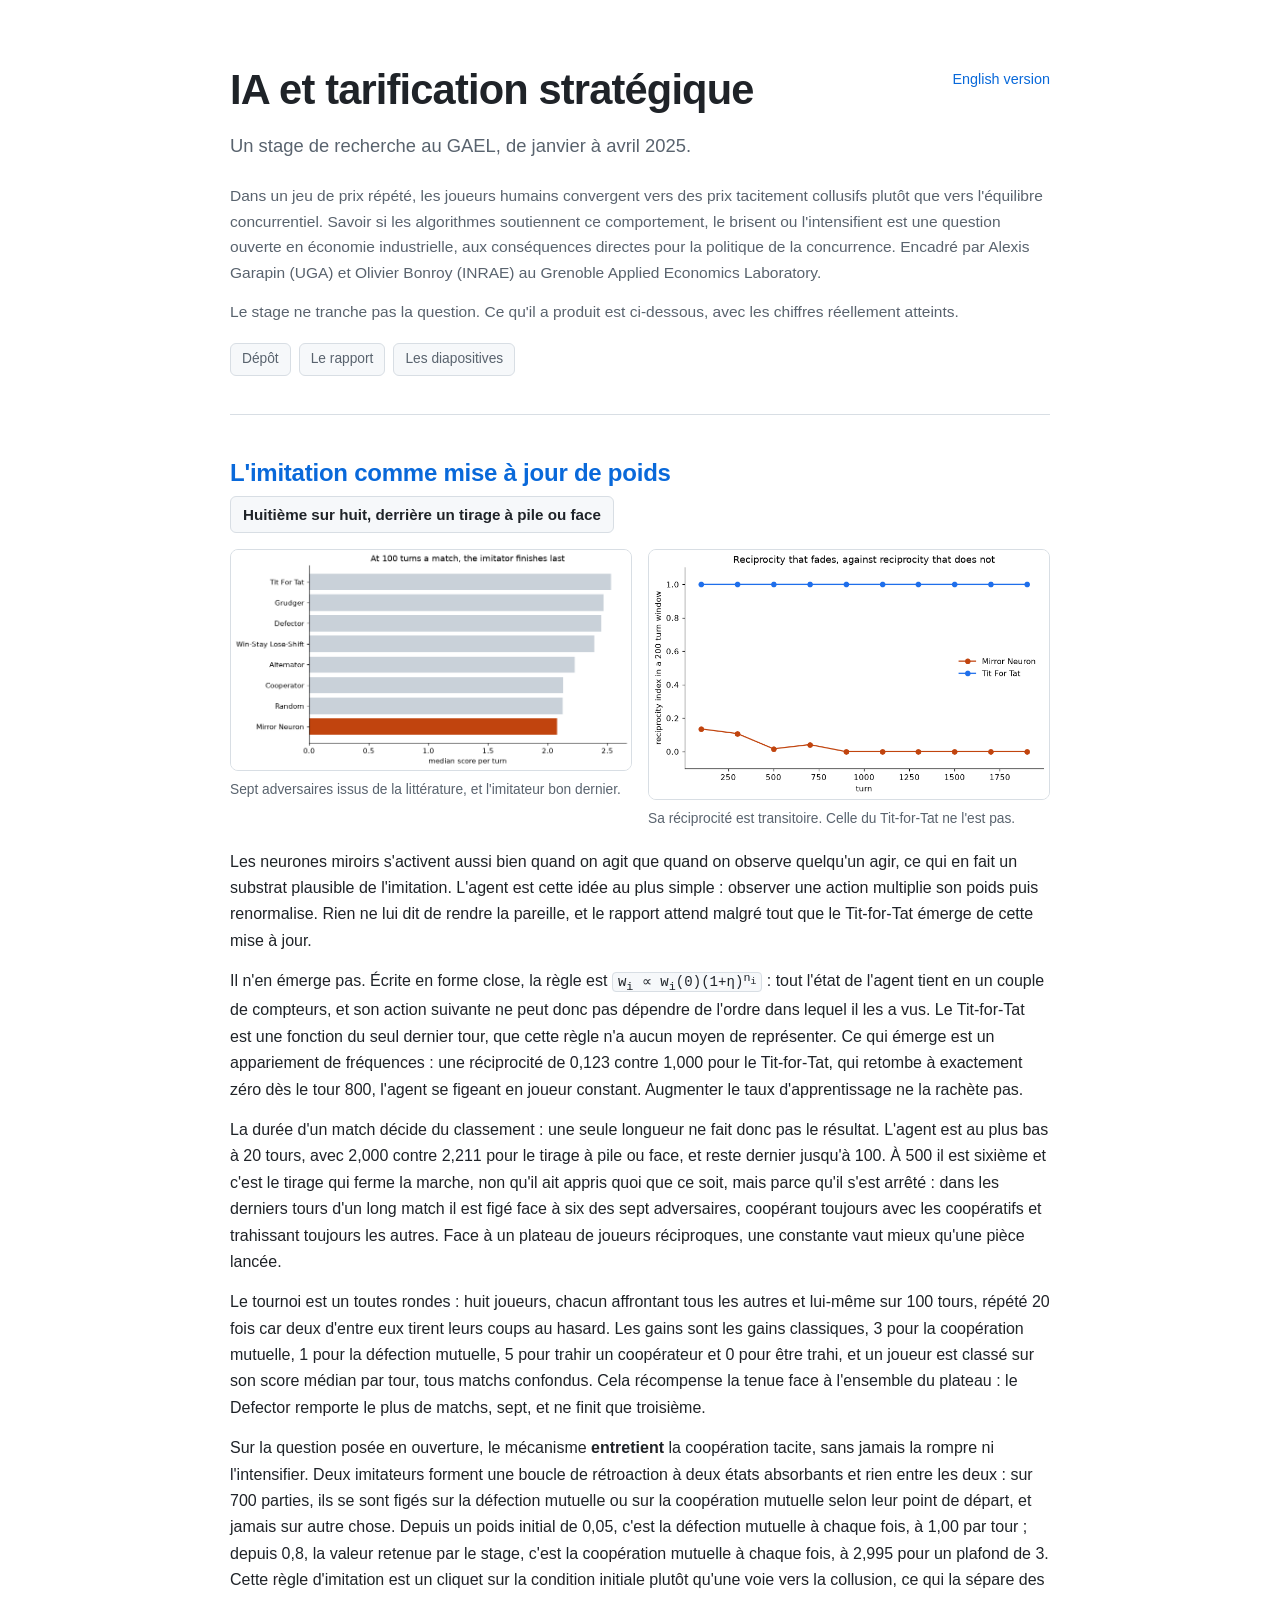
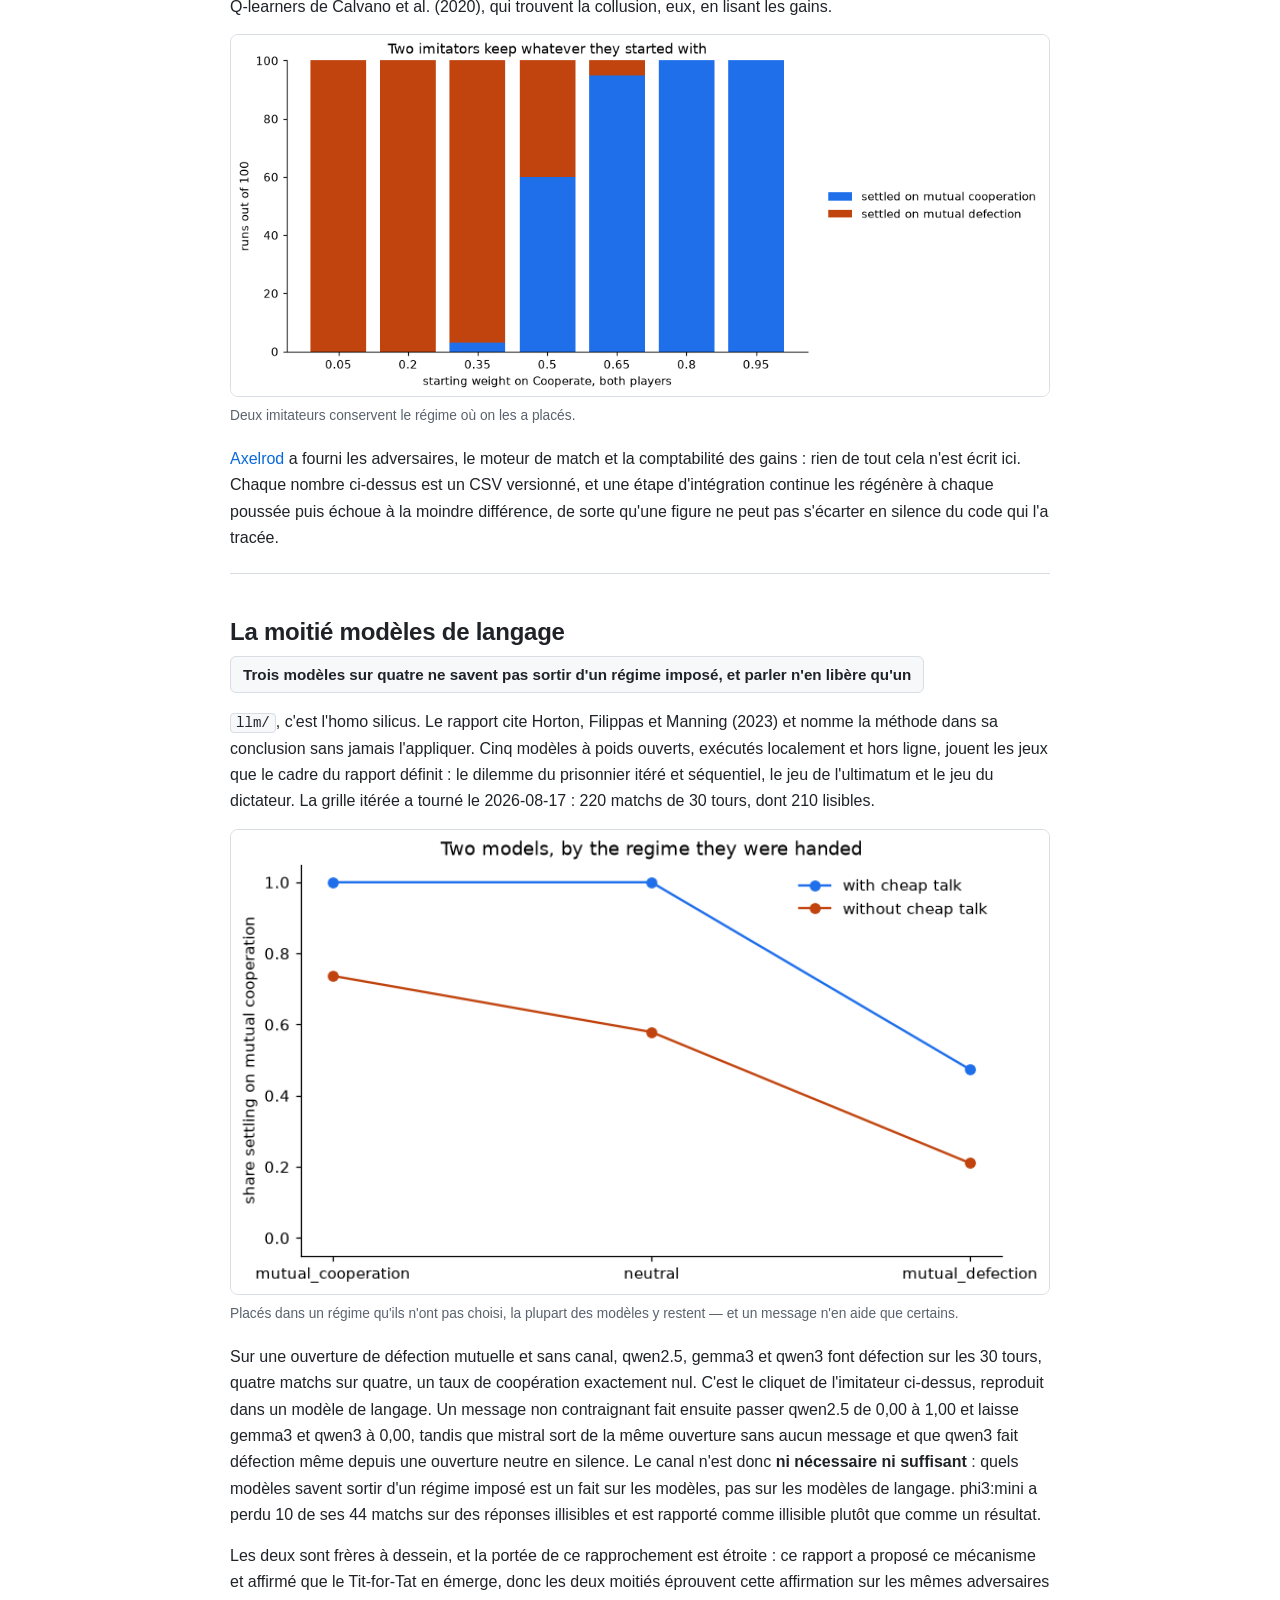
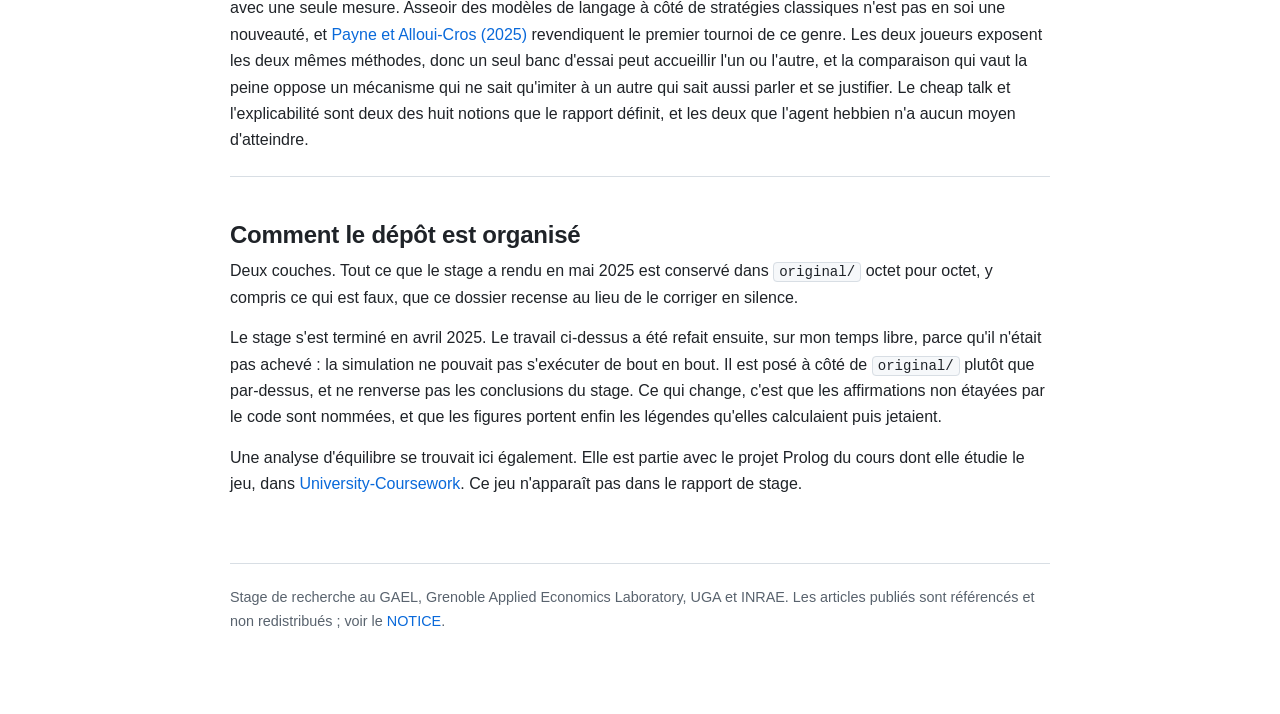
==== index.fr.html @ 67ac5925 "Report what the grid found across all six surfaces Six pages said the experiment had not been run an" ====
<!doctype html>
<html lang="fr">
<head>
<meta charset="utf-8">
<meta name="viewport" content="width=device-width, initial-scale=1">
<title>IA et tarification stratégique</title>
<meta name="description" content="Un stage de recherche au GAEL sur la question de savoir si des agents IA soutiennent la collusion tacite dans un jeu de prix répété, et l'imitation modélisée comme mise à jour de poids.">
<link rel="icon" href="data:image/svg+xml,%3Csvg xmlns=%27http://www.w3.org/2000/svg%27 viewBox=%270 0 32 32%27%3E%3Ctext y=%2726%27 font-size=%2726%27%3E%F0%9F%93%89%3C/text%3E%3C/svg%3E">
<link rel="stylesheet" href="site.css">
</head>
<body>
<div class="wrap">

<header>
  <div class="lang"><a href="index.html">English version</a></div>
  <h1>IA et tarification stratégique</h1>
  <p class="tagline">Un stage de recherche au GAEL, de janvier à avril 2025.</p>
  <p class="who">
    Dans un jeu de prix répété, les joueurs humains convergent vers des prix
    tacitement collusifs plutôt que vers l'équilibre concurrentiel. Savoir si les
    algorithmes soutiennent ce comportement, le brisent ou l'intensifient est une
    question ouverte en économie industrielle, aux conséquences directes pour la
    politique de la concurrence. Encadré par Alexis Garapin (UGA) et Olivier
    Bonroy (INRAE) au Grenoble Applied Economics Laboratory.
  </p>
  <p class="who">
    Le stage ne tranche pas la question. Ce qu'il a produit est ci-dessous, avec
    les chiffres réellement atteints.
  </p>
  <div class="badges">
    <a href="https://github.com/Tewf/IA-Economie-Strategique">Dépôt</a>
    <a href="original/RapportDeStageFinal.pdf">Le rapport</a>
    <a href="original/Presentation.pdf">Les diapositives</a>
  </div>
</header>

<section>
  <h2><a href="https://github.com/Tewf/IA-Economie-Strategique/tree/main/mirror_neurons">L'imitation comme mise à jour de poids</a></h2>
  <p class="result">Huitième sur huit, derrière un tirage à pile ou face</p>
  <div class="two">
    <figure>
      <img src="mirror_neurons/results/standings.png" alt="L'agent imitateur termine dernier sur huit joueurs">
      <figcaption>Sept adversaires issus de la littérature, et l'imitateur bon dernier.</figcaption>
    </figure>
    <figure>
      <img src="mirror_neurons/results/reciprocity_decay.png" alt="La réciprocité de l'agent s'efface tandis que celle du Tit-for-Tat reste à un">
      <figcaption>Sa réciprocité est transitoire. Celle du Tit-for-Tat ne l'est pas.</figcaption>
    </figure>
  </div>
  <p>
    Les neurones miroirs s'activent aussi bien quand on agit que quand on
    observe quelqu'un agir, ce qui en fait un substrat plausible de l'imitation.
    L'agent est cette idée au plus simple : observer une action multiplie son
    poids puis renormalise. Rien ne lui dit de rendre la pareille, et le rapport
    attend malgré tout que le Tit-for-Tat émerge de cette mise à jour.
  </p>
  <p>
    Il n'en émerge pas. Écrite en forme close, la règle est
    <code>w<sub>i</sub> &prop; w<sub>i</sub>(0)(1+&eta;)<sup>n<sub>i</sub></sup></code> :
    tout l'état de l'agent tient en un couple de compteurs, et son action
    suivante ne peut donc pas dépendre de l'ordre dans lequel il les a vus. Le
    Tit-for-Tat est une fonction du seul dernier tour, que cette règle n'a aucun
    moyen de représenter. Ce qui émerge est un appariement de fréquences :
    une réciprocité de 0,123 contre 1,000 pour le Tit-for-Tat, qui retombe à
    exactement zéro dès le tour 800, l'agent se figeant en joueur constant.
    Augmenter le taux d'apprentissage ne la rachète pas.
  </p>
  <p>
    La durée d'un match décide du classement : une seule longueur ne fait donc
    pas le résultat. L'agent est au plus bas à 20 tours, avec 2,000 contre 2,211
    pour le tirage à pile ou face, et reste dernier jusqu'à 100. À 500 il est
    sixième et c'est le tirage qui ferme la marche, non qu'il ait appris quoi
    que ce soit, mais parce qu'il s'est arrêté : dans les derniers tours d'un
    long match il est figé face à six des sept adversaires, coopérant toujours
    avec les coopératifs et trahissant toujours les autres. Face à un plateau
    de joueurs réciproques, une constante vaut mieux qu'une pièce lancée.
  </p>
  <p>
    Le tournoi est un toutes rondes : huit joueurs, chacun affrontant tous les
    autres et lui-même sur 100 tours, répété 20 fois car deux d'entre eux
    tirent leurs coups au hasard. Les gains sont les gains classiques, 3 pour la
    coopération mutuelle, 1 pour la défection mutuelle, 5 pour trahir un
    coopérateur et 0 pour être trahi, et un joueur est classé sur son score
    médian par tour, tous matchs confondus. Cela récompense la tenue face à
    l'ensemble du plateau : le Defector remporte le plus de matchs, sept, et
    ne finit que troisième.
  </p>
  <p>
    Sur la question posée en ouverture, le mécanisme <strong>entretient</strong>
    la coopération tacite, sans jamais la rompre ni l'intensifier. Deux
    imitateurs forment une boucle de rétroaction à deux états absorbants et rien
    entre les deux : sur 700 parties, ils se sont figés sur la défection mutuelle
    ou sur la coopération mutuelle selon leur point de départ, et jamais sur
    autre chose. Depuis un poids initial de 0,05, c'est la défection mutuelle à
    chaque fois, à 1,00 par tour ; depuis 0,8, la valeur retenue par le stage,
    c'est la coopération mutuelle à chaque fois, à 2,995 pour un plafond de 3.
    Cette règle d'imitation est un cliquet sur la condition initiale plutôt qu'une voie vers
    la collusion, ce qui la sépare des Q-learners de Calvano et al. (2020), qui
    trouvent la collusion, eux, en lisant les gains.
  </p>
  <figure>
    <img src="mirror_neurons/results/self_play_lock_in.png" alt="Deux imitateurs se figent sur le régime dans lequel ils ont commencé">
    <figcaption>Deux imitateurs conservent le régime où on les a placés.</figcaption>
  </figure>
  <p>
    <a href="https://github.com/Axelrod-Python/Axelrod">Axelrod</a> a fourni les
    adversaires, le moteur de match et la comptabilité des gains : rien de tout
    cela n'est écrit ici. Chaque nombre ci-dessus est un CSV versionné, et une
    étape d'intégration continue les régénère à chaque poussée puis échoue à la
    moindre différence, de sorte qu'une figure ne peut pas s'écarter en silence
    du code qui l'a tracée.
  </p>
</section>

<section>
  <h2>La moitié modèles de langage</h2>
  <p class="result">Trois modèles sur quatre ne savent pas sortir d'un régime imposé, et parler n'en libère qu'un</p>
  <p>
    <code>llm/</code>, c'est l'homo silicus. Le rapport cite Horton, Filippas et
    Manning (2023) et nomme la méthode dans sa conclusion sans jamais
    l'appliquer. Cinq modèles à poids ouverts, exécutés localement et hors ligne,
    jouent les jeux que le cadre du rapport définit : le dilemme du prisonnier
    itéré et séquentiel, le jeu de l'ultimatum et le jeu du dictateur. La grille
    itérée a tourné le 2026-08-17 : 220 matchs de 30 tours, dont 210 lisibles.
  </p>
  <figure>
    <img src="llm/results/self_play_lock_in.png" alt="Trois des quatre modèles lisibles se figent sur la défection mutuelle depuis une ouverture défective en silence">
    <figcaption>Placés dans un régime qu'ils n'ont pas choisi, la plupart des modèles y restent — et un message n'en aide que certains.</figcaption>
  </figure>
  <p>
    Sur une ouverture de défection mutuelle et sans canal, qwen2.5, gemma3 et
    qwen3 font défection sur les 30 tours, quatre matchs sur quatre, un taux de
    coopération exactement nul. C'est le cliquet de l'imitateur ci-dessus,
    reproduit dans un modèle de langage. Un message non contraignant fait ensuite
    passer qwen2.5 de 0,00 à 1,00 et laisse gemma3 et qwen3 à 0,00, tandis que
    mistral sort de la même ouverture sans aucun message et que qwen3 fait
    défection même depuis une ouverture neutre en silence. Le canal n'est donc
    <strong>ni nécessaire ni suffisant</strong> : quels modèles savent sortir d'un
    régime imposé est un fait sur les modèles, pas sur les modèles de langage.
    phi3:mini a perdu 10 de ses 44 matchs sur des réponses illisibles et est
    rapporté comme illisible plutôt que comme un résultat.
  </p>
  <p>
    Les deux sont frères à dessein, et la portée de ce rapprochement est
    étroite : ce rapport a proposé ce mécanisme et affirmé que le Tit-for-Tat en
    émerge, donc les deux moitiés éprouvent cette affirmation sur les mêmes
    adversaires avec une seule mesure. Asseoir des modèles de langage à côté de
    stratégies classiques n'est pas en soi une nouveauté, et
    <a href="https://arxiv.org/abs/2507.02618">Payne et Alloui-Cros (2025)</a>
    revendiquent le premier tournoi de ce genre. Les deux joueurs
    exposent les deux mêmes méthodes, donc un seul banc d'essai peut accueillir l'un ou l'autre, et la
    comparaison qui vaut la peine oppose un mécanisme qui ne sait qu'imiter à un
    autre qui sait aussi parler et se justifier. Le cheap talk et
    l'explicabilité sont deux des huit notions que le rapport définit, et les
    deux que l'agent hebbien n'a aucun moyen d'atteindre.
  </p>
</section>

<section>
  <h2>Comment le dépôt est organisé</h2>
  <p>
    Deux couches. Tout ce que le stage a rendu en mai 2025 est conservé dans
    <code>original/</code> octet pour octet, y compris ce qui est faux, que ce
    dossier recense au lieu de le corriger en silence.
  </p>
  <p>
    Le stage s'est terminé en avril 2025. Le travail ci-dessus a été refait
    ensuite, sur mon temps libre, parce qu'il n'était pas achevé : la simulation
    ne pouvait pas s'exécuter de bout en bout. Il est posé à côté de
    <code>original/</code> plutôt que par-dessus, et ne renverse pas les
    conclusions du stage. Ce qui change, c'est que les affirmations non étayées
    par le code sont nommées, et que les figures portent enfin les légendes
    qu'elles calculaient puis jetaient.
  </p>
  <p>
    Une analyse d'équilibre se trouvait ici également. Elle est partie avec le
    projet Prolog du cours dont elle étudie le jeu, dans
    <a href="https://github.com/Tewf/University-Coursework/tree/main/Bachelor/SecondSemestreLanguage/Prolog/StrategyTournament">University-Coursework</a>.
    Ce jeu n'apparaît pas dans le rapport de stage.
  </p>
</section>

<footer>
  Stage de recherche au GAEL, Grenoble Applied Economics Laboratory, UGA et
  INRAE. Les articles publiés sont référencés et non redistribués ; voir le
  <a href="original/NOTICE">NOTICE</a>.
</footer>

</div>
</body>
</html>
---- site.css ----
/* Project page. No external requests, no build step, no framework. */

:root {
  --bg: #ffffff;
  --surface: #f6f8fa;
  --text: #1f2328;
  --muted: #59636e;
  --line: #d8dee4;
  --accent: #0969da;
  --figure-bg: #ffffff;
}

@media (prefers-color-scheme: dark) {
  :root {
    --bg: #0d1117;
    --surface: #161b22;
    --text: #e6edf3;
    --muted: #9198a1;
    --line: #30363d;
    --accent: #4493f8;
    --figure-bg: #f6f8fa;
  }
}

* { box-sizing: border-box; }

body {
  margin: 0;
  background: var(--bg);
  color: var(--text);
  font: 16px/1.65 -apple-system, BlinkMacSystemFont, "Segoe UI", Helvetica, Arial, sans-serif;
  -webkit-font-smoothing: antialiased;
}

.wrap { max-width: 860px; margin: 0 auto; padding: 0 20px 80px; }

header { padding: 56px 0 8px; }

h1 { font-size: 2.6rem; margin: 0 0 6px; letter-spacing: -0.02em; }

.lang { float: right; margin-top: 12px; font-size: 0.9rem; }

.tagline { color: var(--muted); font-size: 1.15rem; margin: 0 0 22px; }

.who { color: var(--muted); font-size: 0.97rem; }

a { color: var(--accent); text-decoration: none; }
a:hover { text-decoration: underline; }

.badges { margin: 18px 0 30px; display: flex; gap: 8px; flex-wrap: wrap; }
.badges a {
  border: 1px solid var(--line); border-radius: 6px; padding: 4px 11px;
  font-size: 0.86rem; color: var(--muted); background: var(--surface);
}
.badges a:hover { text-decoration: none; border-color: var(--accent); color: var(--accent); }

section {
  border-top: 1px solid var(--line);
  padding: 38px 0 8px;
}

h2 { font-size: 1.5rem; margin: 0 0 4px; letter-spacing: -0.01em; }

.result {
  display: inline-block; margin: 0 0 16px;
  font-variant-numeric: tabular-nums; font-weight: 600;
  color: var(--text); background: var(--surface);
  border: 1px solid var(--line); border-radius: 6px; padding: 5px 12px;
  font-size: 0.95rem;
}

figure { margin: 0 0 18px; }

figure img {
  width: 100%; height: auto; display: block;
  border: 1px solid var(--line); border-radius: 8px; background: var(--figure-bg);
}

figcaption { color: var(--muted); font-size: 0.86rem; margin-top: 8px; }

/* The game capture is 360 px wide. Stretching it to the column blurs it, and
   it is pixel art, so it should scale crisply rather than smoothly. */
figure.game img {
  max-width: 470px; margin: 0 auto;
  image-rendering: pixelated;
}
figure.game figcaption { text-align: center; }

.two { display: grid; grid-template-columns: 1fr 1fr; gap: 16px; }
@media (max-width: 620px) { .two { grid-template-columns: 1fr; } }

p { margin: 0 0 14px; }

footer {
  border-top: 1px solid var(--line); margin-top: 44px; padding-top: 22px;
  color: var(--muted); font-size: 0.9rem;
}

code {
  background: var(--surface); border: 1px solid var(--line); border-radius: 4px;
  padding: 1px 5px; font-size: 0.88em;
  font-family: ui-monospace, SFMono-Regular, "SF Mono", Menlo, monospace;
}
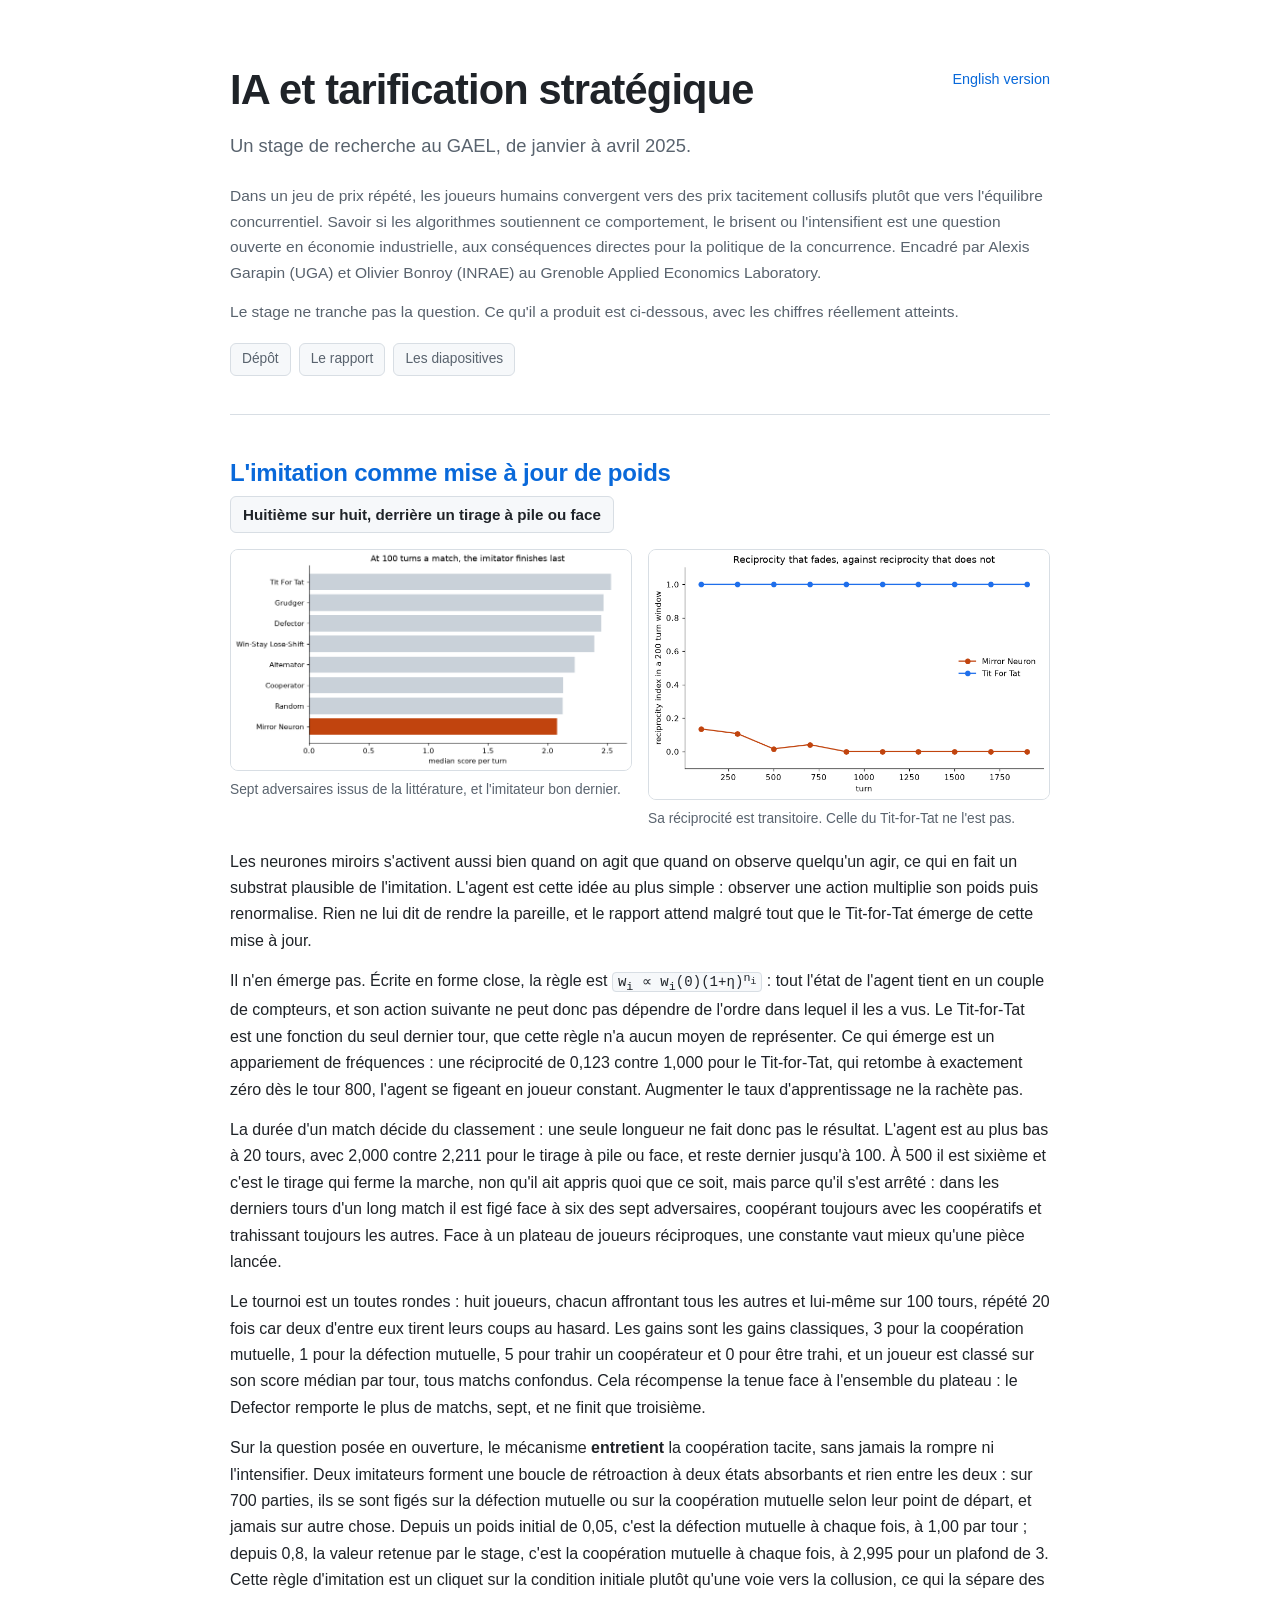
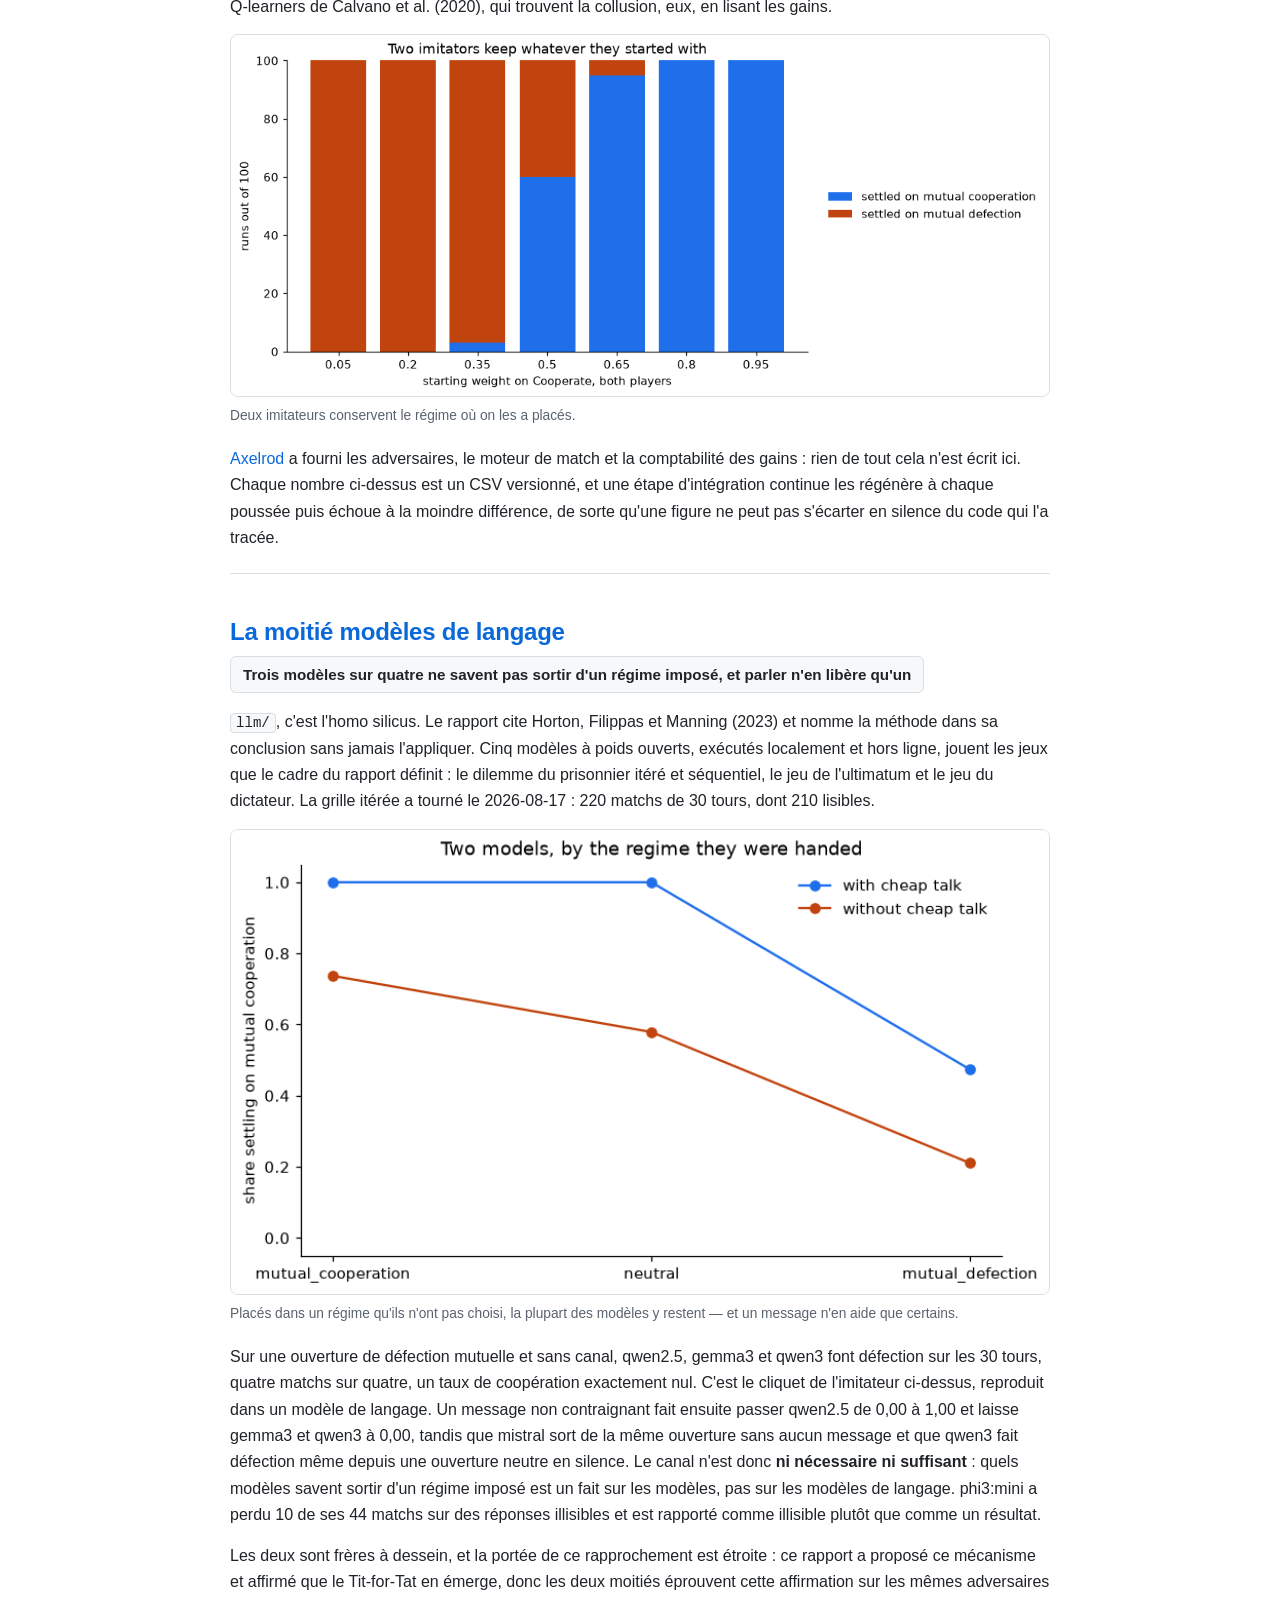
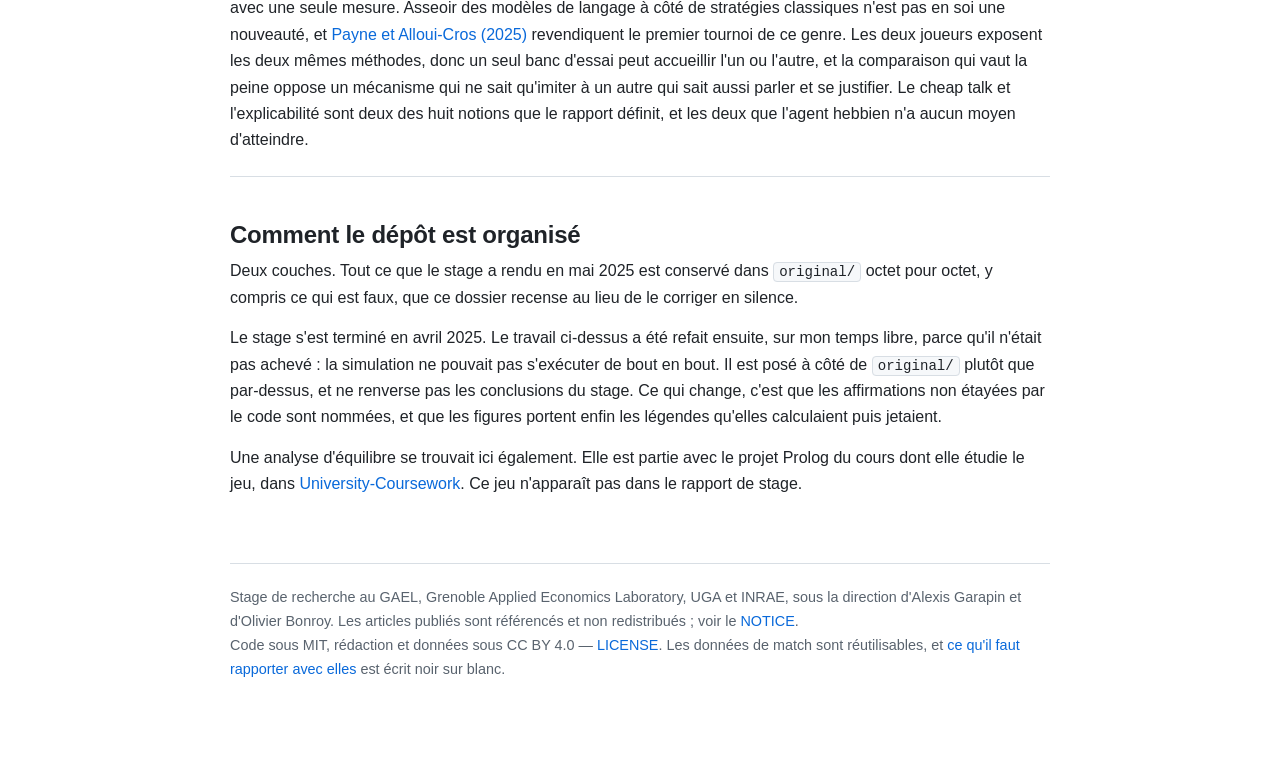
==== commit 3675ca55: "Bring the site's own metadata in line with both halves The description tag still described a single " ====
--- a/index.fr.html
+++ b/index.fr.html
@@ -4,7 +4,7 @@
 <meta charset="utf-8">
 <meta name="viewport" content="width=device-width, initial-scale=1">
 <title>IA et tarification stratégique</title>
-<meta name="description" content="Un stage de recherche au GAEL sur la question de savoir si des agents IA soutiennent la collusion tacite dans un jeu de prix répété, et l'imitation modélisée comme mise à jour de poids.">
+<meta name="description" content="Un stage de recherche au GAEL sur la question de savoir si des agents IA soutiennent la collusion tacite dans un jeu de prix répété : l'imitation modélisée comme mise à jour de poids, et cinq modèles de langage locaux joués sur 220 matchs du dilemme du prisonnier itéré.">
 <link rel="icon" href="data:image/svg+xml,%3Csvg xmlns=%27http://www.w3.org/2000/svg%27 viewBox=%270 0 32 32%27%3E%3Ctext y=%2726%27 font-size=%2726%27%3E%F0%9F%93%89%3C/text%3E%3C/svg%3E">
 <link rel="stylesheet" href="site.css">
 </head>
@@ -113,7 +113,7 @@
 </section>
 
 <section>
-  <h2>La moitié modèles de langage</h2>
+  <h2><a href="https://github.com/Tewf/IA-Economie-Strategique/tree/main/llm">La moitié modèles de langage</a></h2>
   <p class="result">Trois modèles sur quatre ne savent pas sortir d'un régime imposé, et parler n'en libère qu'un</p>
   <p>
     <code>llm/</code>, c'est l'homo silicus. Le rapport cite Horton, Filippas et
@@ -182,8 +182,15 @@
 
 <footer>
   Stage de recherche au GAEL, Grenoble Applied Economics Laboratory, UGA et
-  INRAE. Les articles publiés sont référencés et non redistribués ; voir le
+  INRAE, sous la direction d'Alexis Garapin et d'Olivier Bonroy. Les articles
+  publiés sont référencés et non redistribués ; voir le
   <a href="original/NOTICE">NOTICE</a>.
+  <br>
+  Code sous MIT, rédaction et données sous CC BY 4.0 —
+  <a href="https://github.com/Tewf/IA-Economie-Strategique/blob/main/LICENSE">LICENSE</a>.
+  Les données de match sont réutilisables, et
+  <a href="https://github.com/Tewf/IA-Economie-Strategique/blob/main/llm/results/README.md">ce qu'il faut rapporter avec elles</a>
+  est écrit noir sur blanc.
 </footer>
 
 </div>
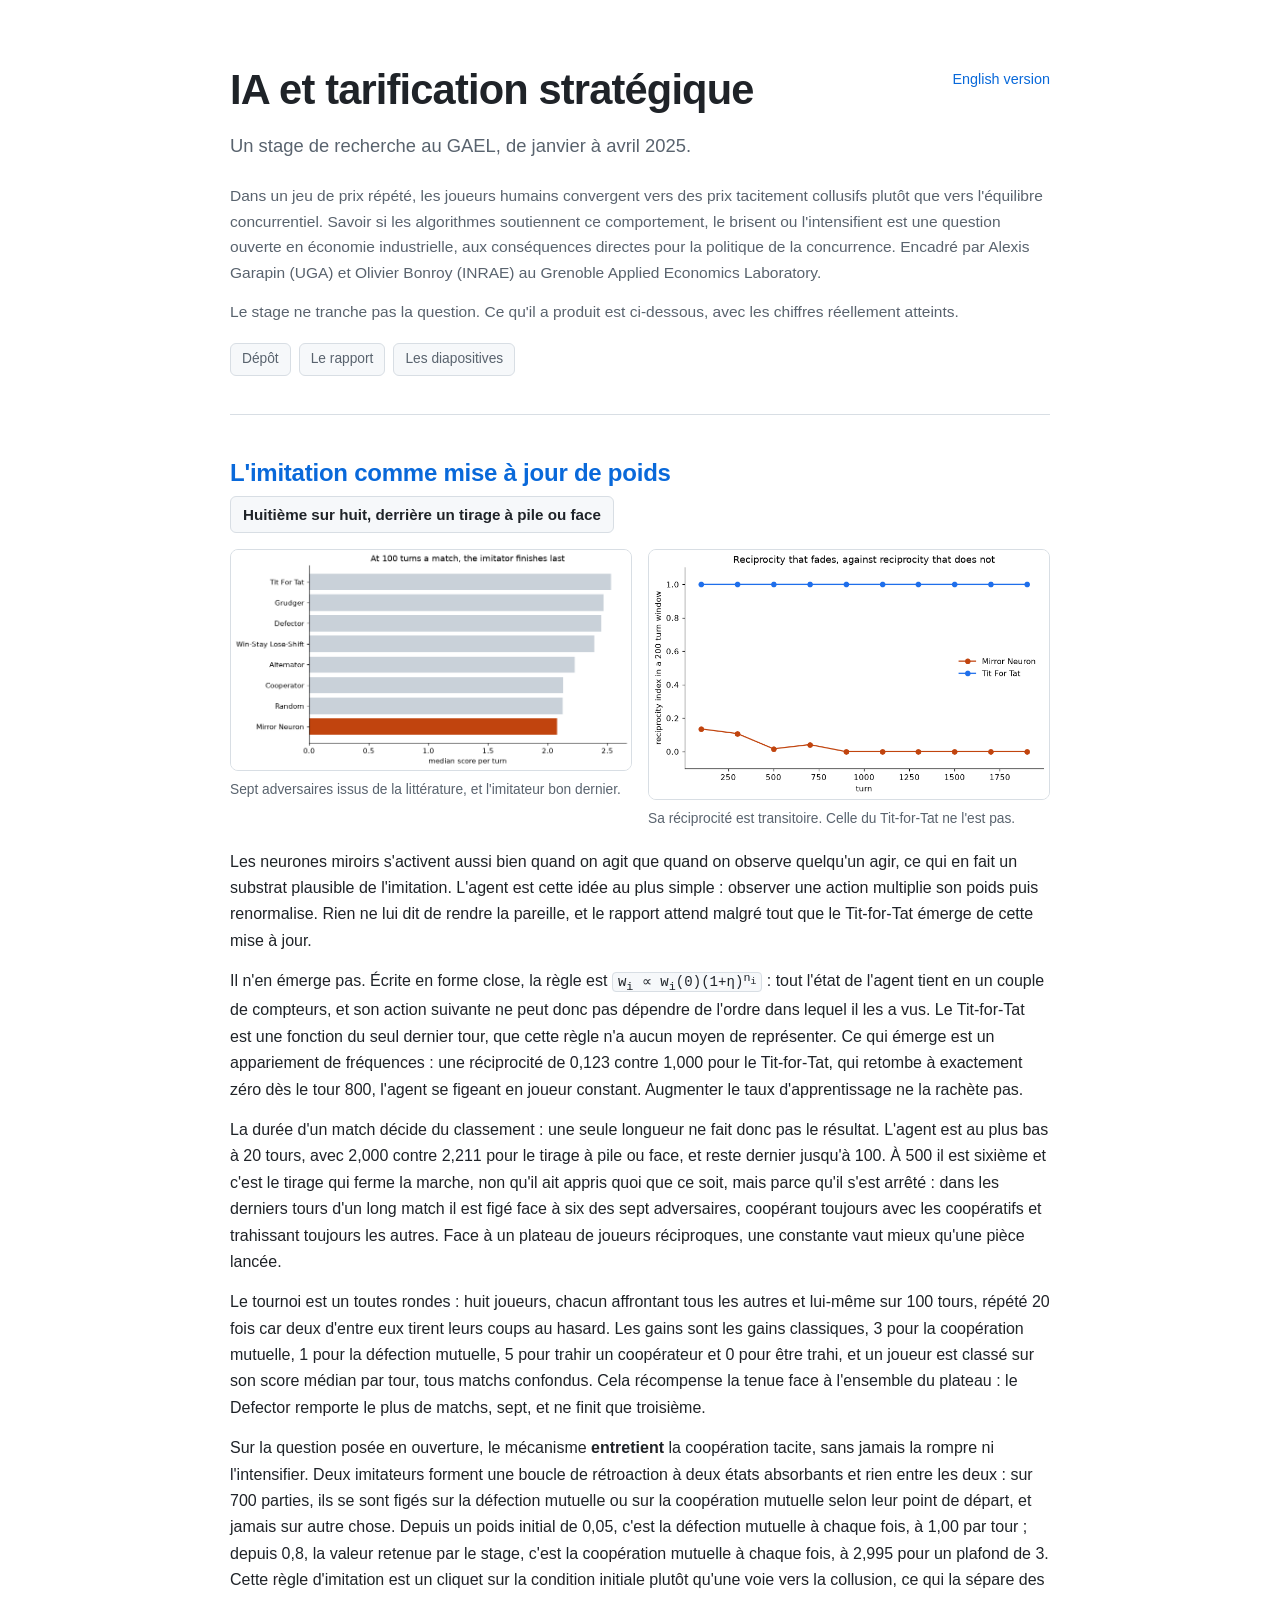
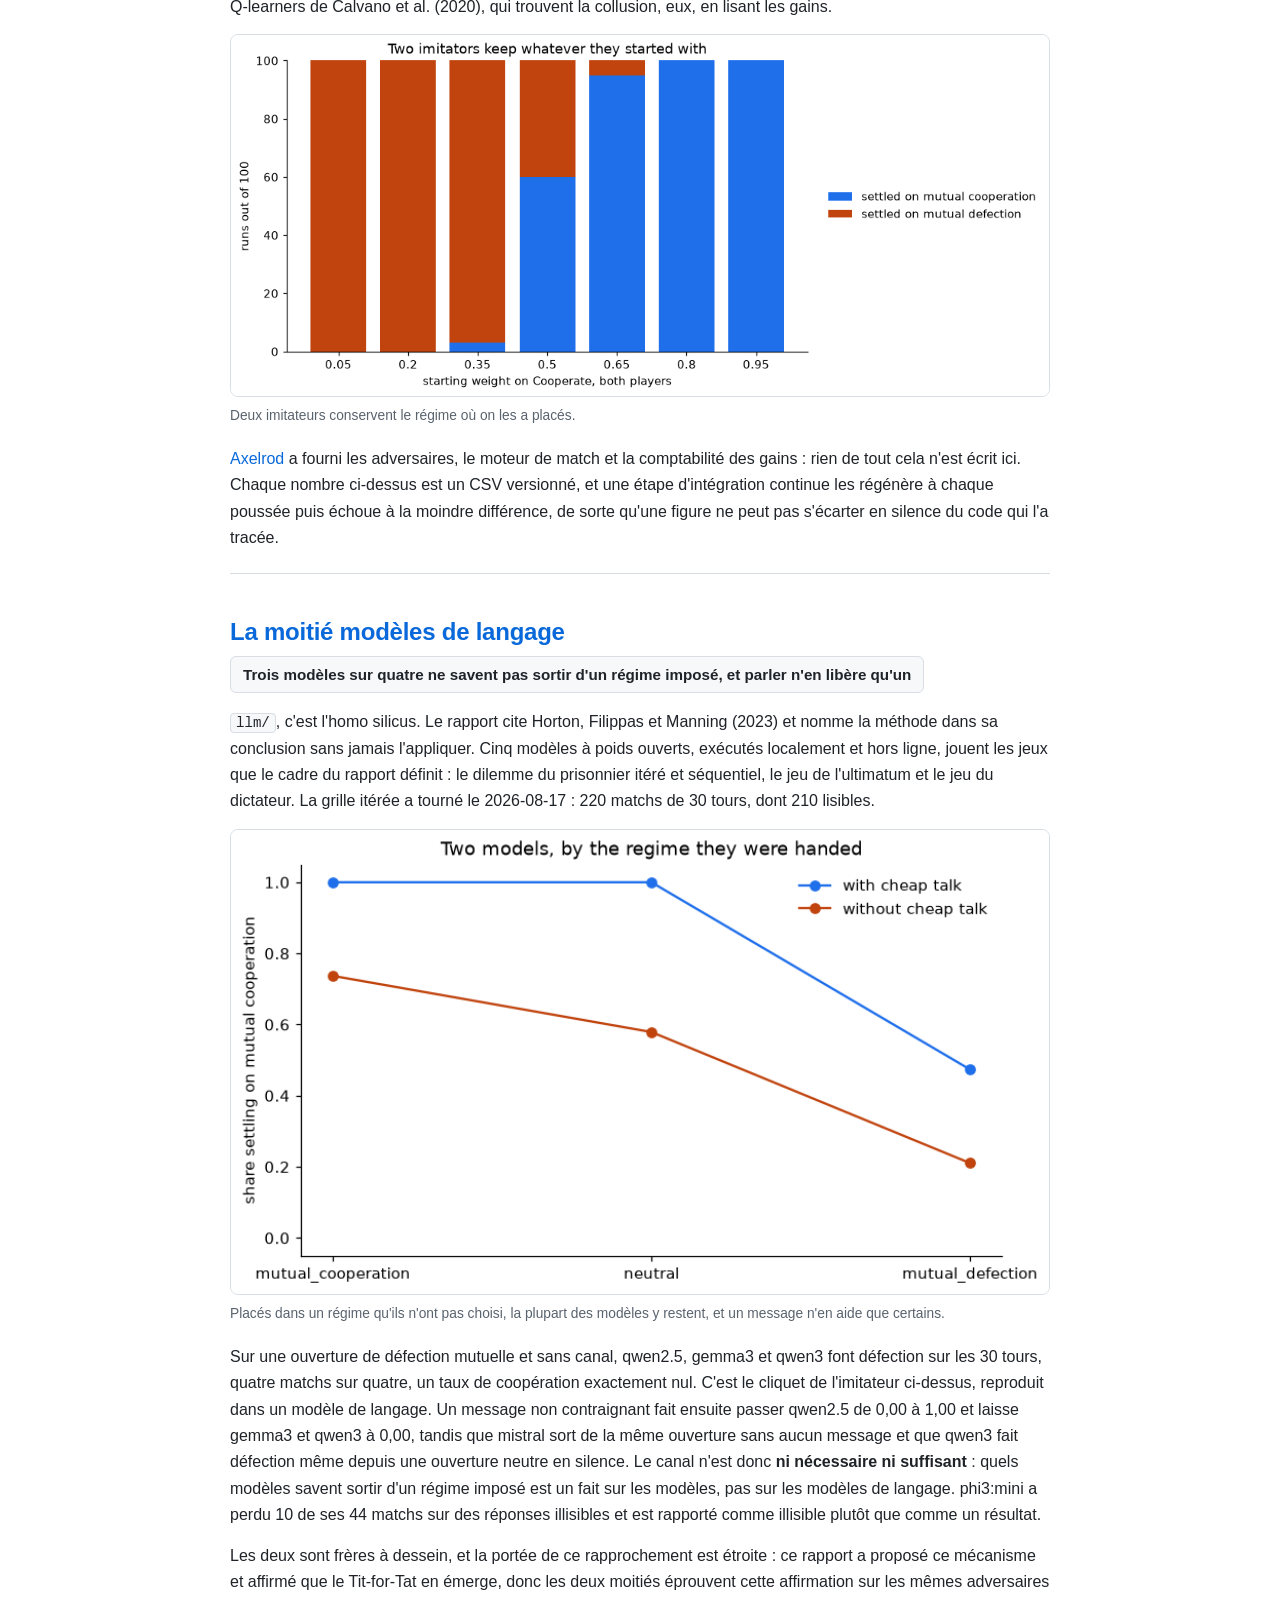
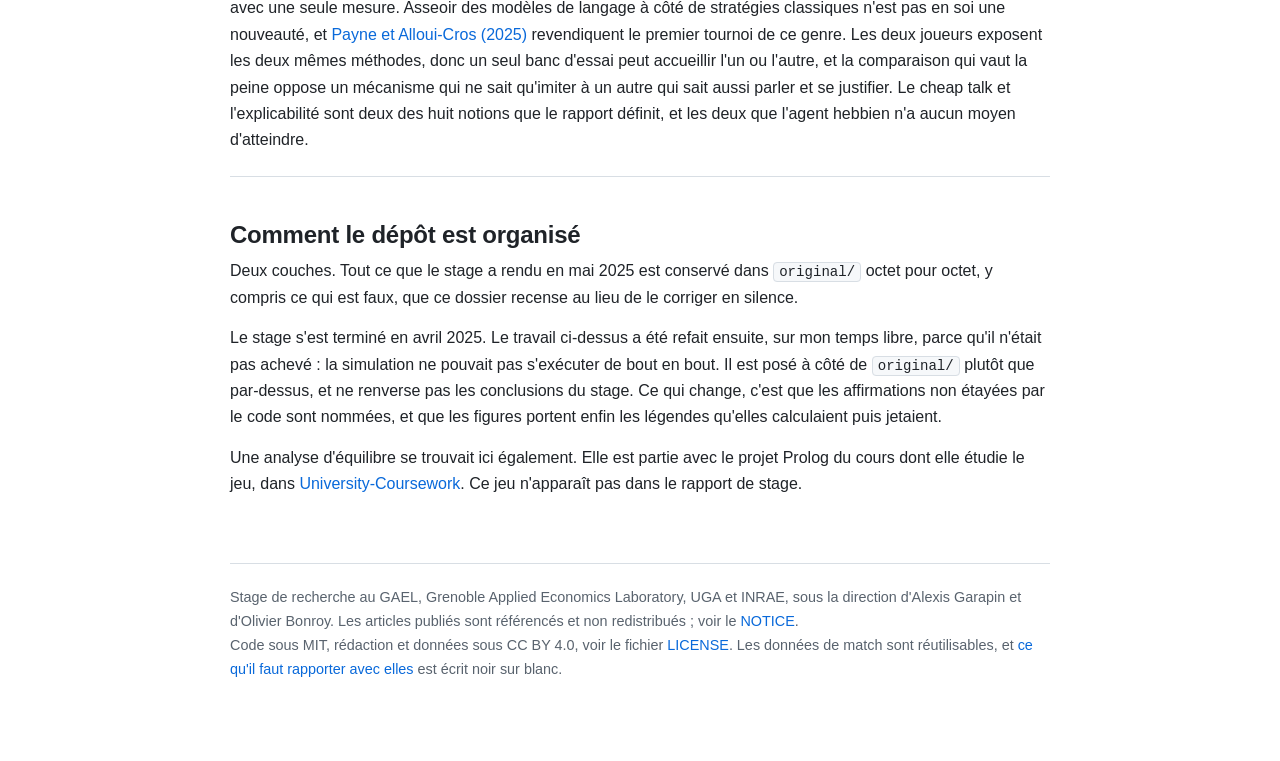
==== commit e8a8d341: "Write the new prose without em dashes, as the rest of it is These files carried none before this wee" ====
--- a/index.fr.html
+++ b/index.fr.html
@@ -125,7 +125,7 @@
   </p>
   <figure>
     <img src="llm/results/self_play_lock_in.png" alt="Trois des quatre modèles lisibles se figent sur la défection mutuelle depuis une ouverture défective en silence">
-    <figcaption>Placés dans un régime qu'ils n'ont pas choisi, la plupart des modèles y restent — et un message n'en aide que certains.</figcaption>
+    <figcaption>Placés dans un régime qu'ils n'ont pas choisi, la plupart des modèles y restent, et un message n'en aide que certains.</figcaption>
   </figure>
   <p>
     Sur une ouverture de défection mutuelle et sans canal, qwen2.5, gemma3 et
@@ -186,7 +186,7 @@
   publiés sont référencés et non redistribués ; voir le
   <a href="original/NOTICE">NOTICE</a>.
   <br>
-  Code sous MIT, rédaction et données sous CC BY 4.0 —
+  Code sous MIT, rédaction et données sous CC BY 4.0, voir le fichier
   <a href="https://github.com/Tewf/IA-Economie-Strategique/blob/main/LICENSE">LICENSE</a>.
   Les données de match sont réutilisables, et
   <a href="https://github.com/Tewf/IA-Economie-Strategique/blob/main/llm/results/README.md">ce qu'il faut rapporter avec elles</a>
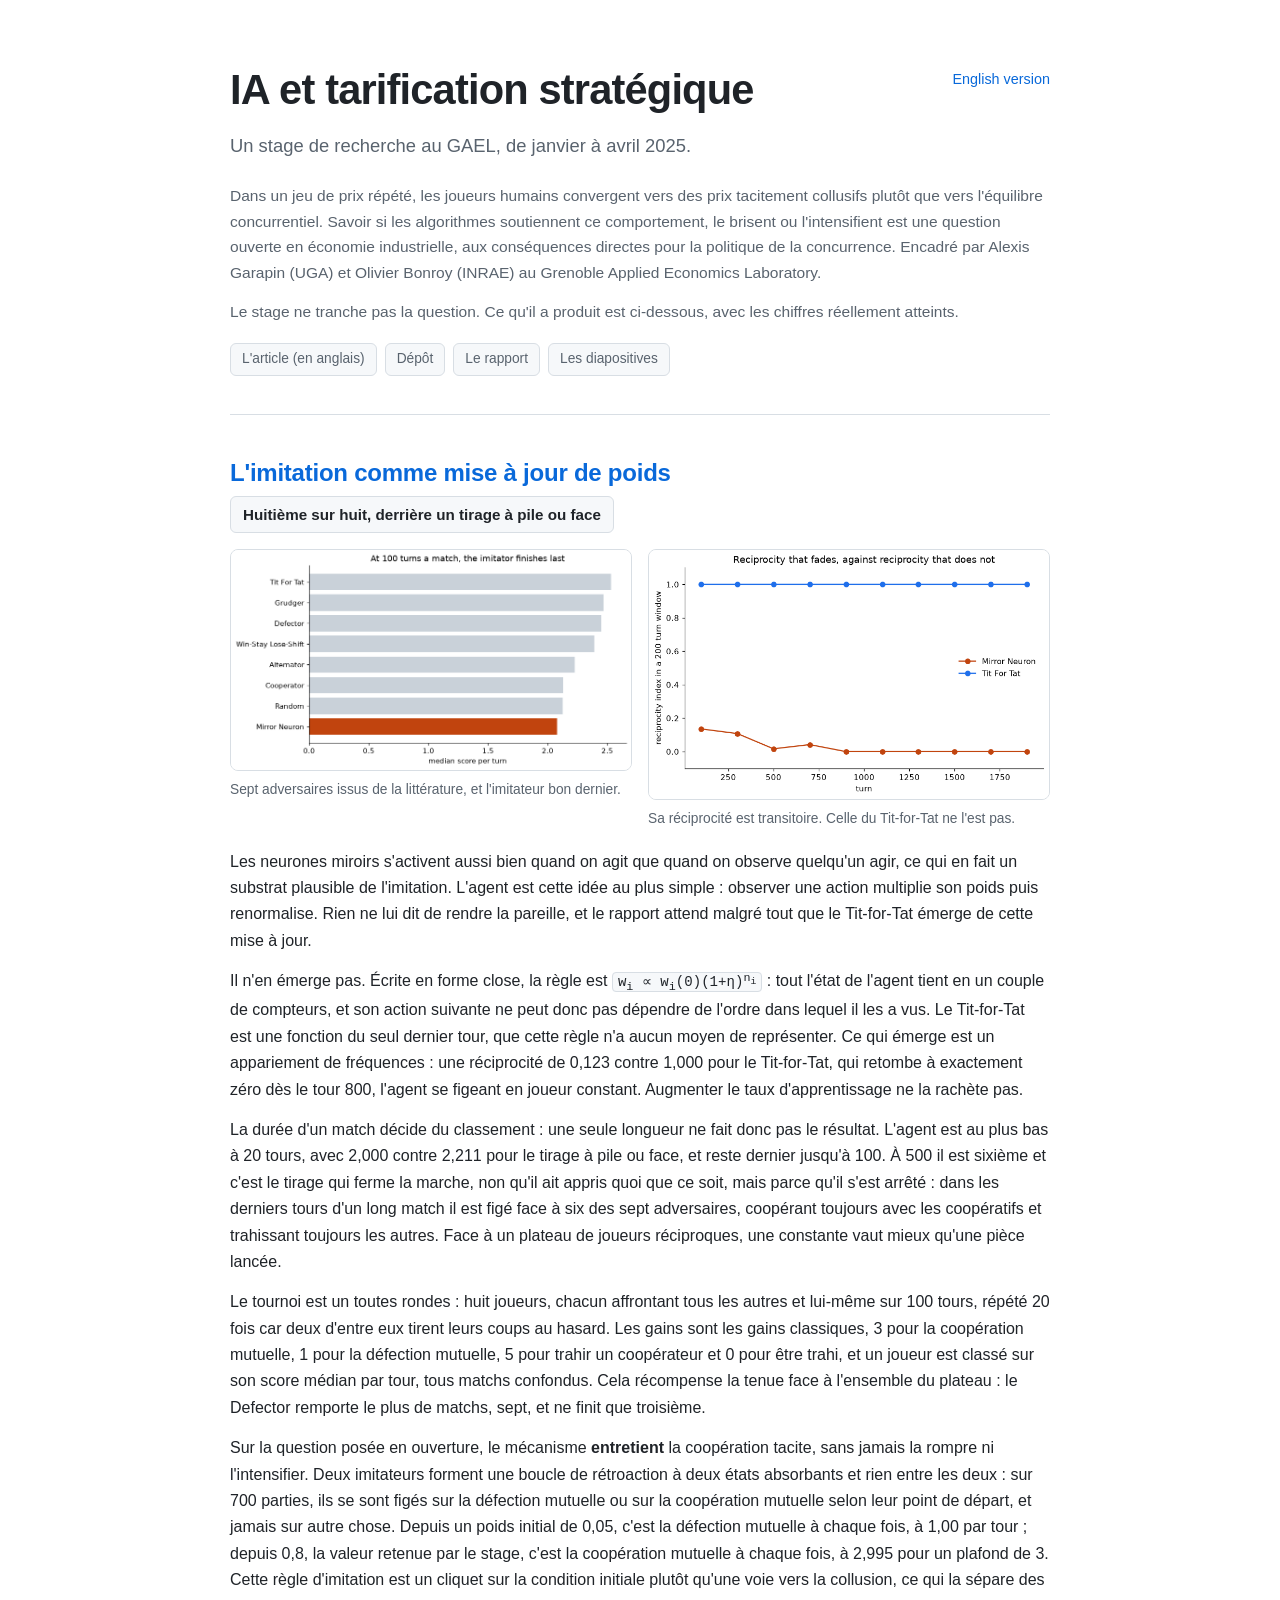
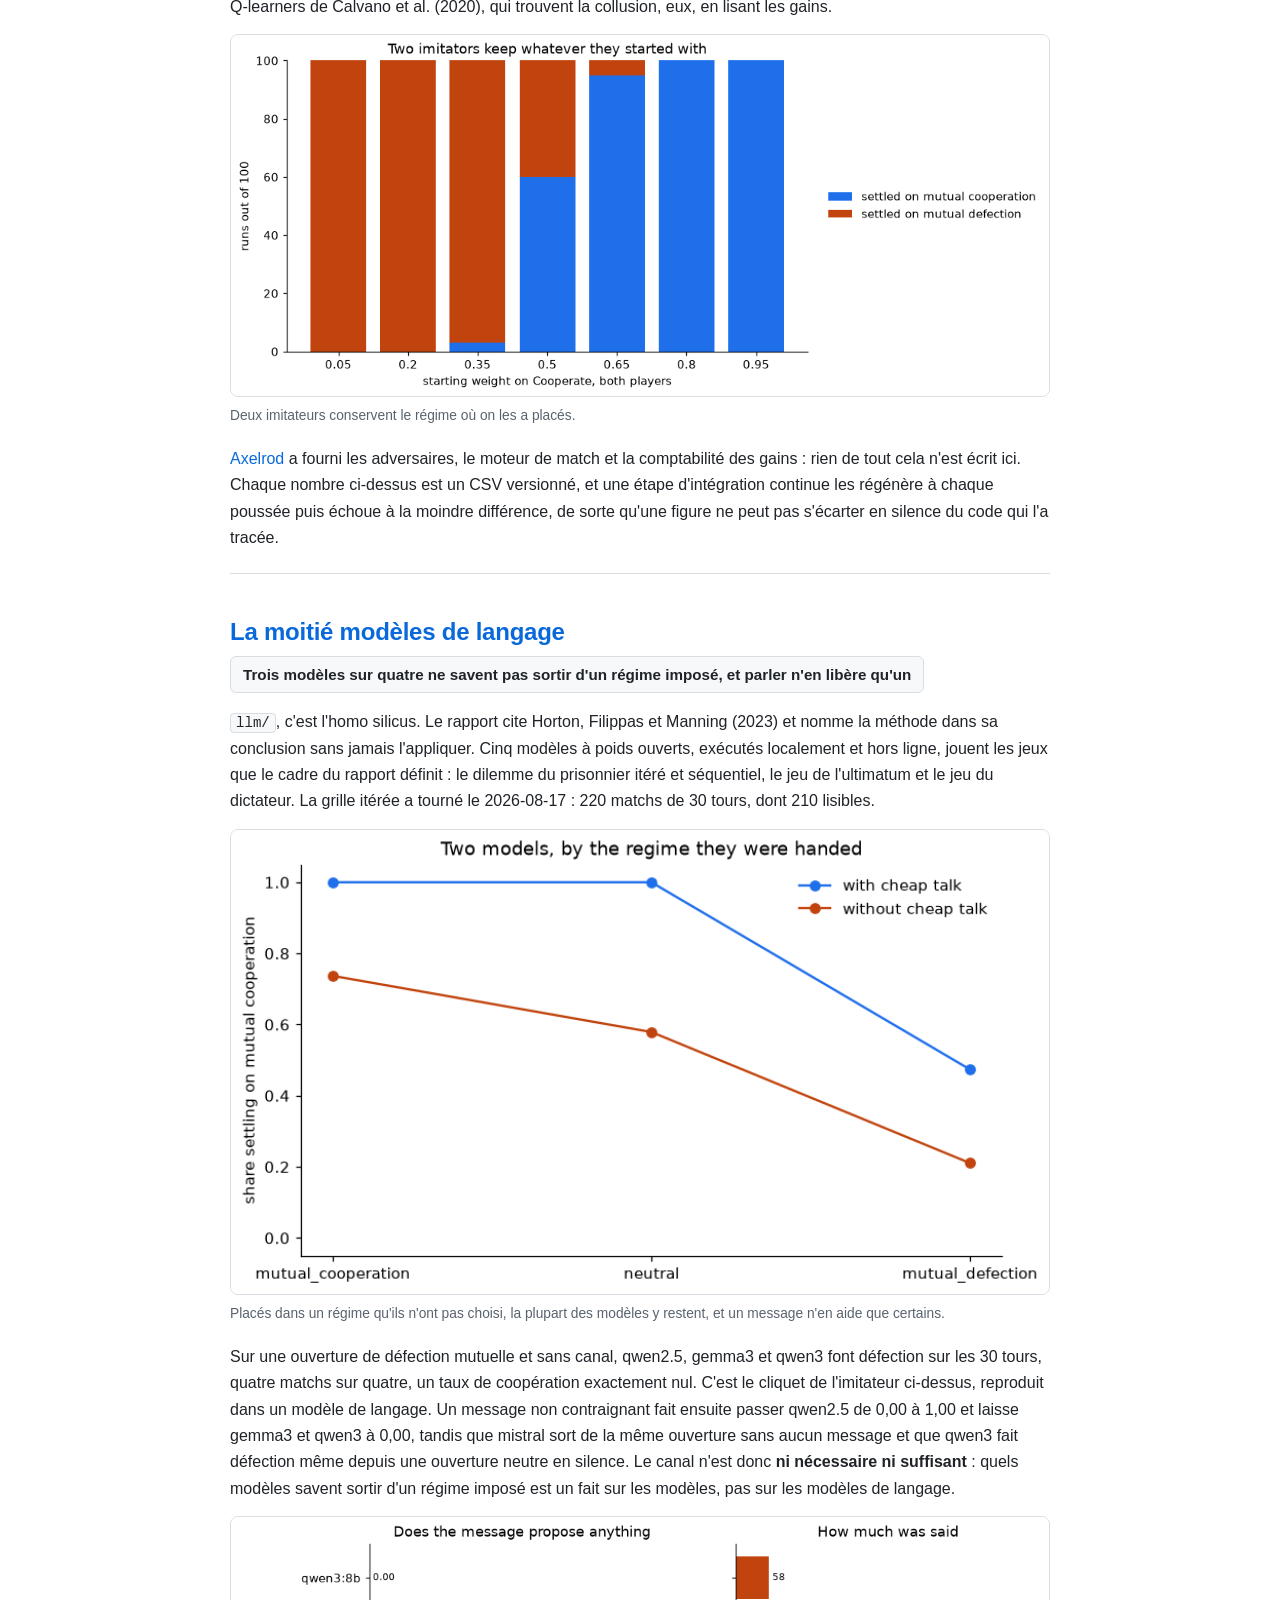
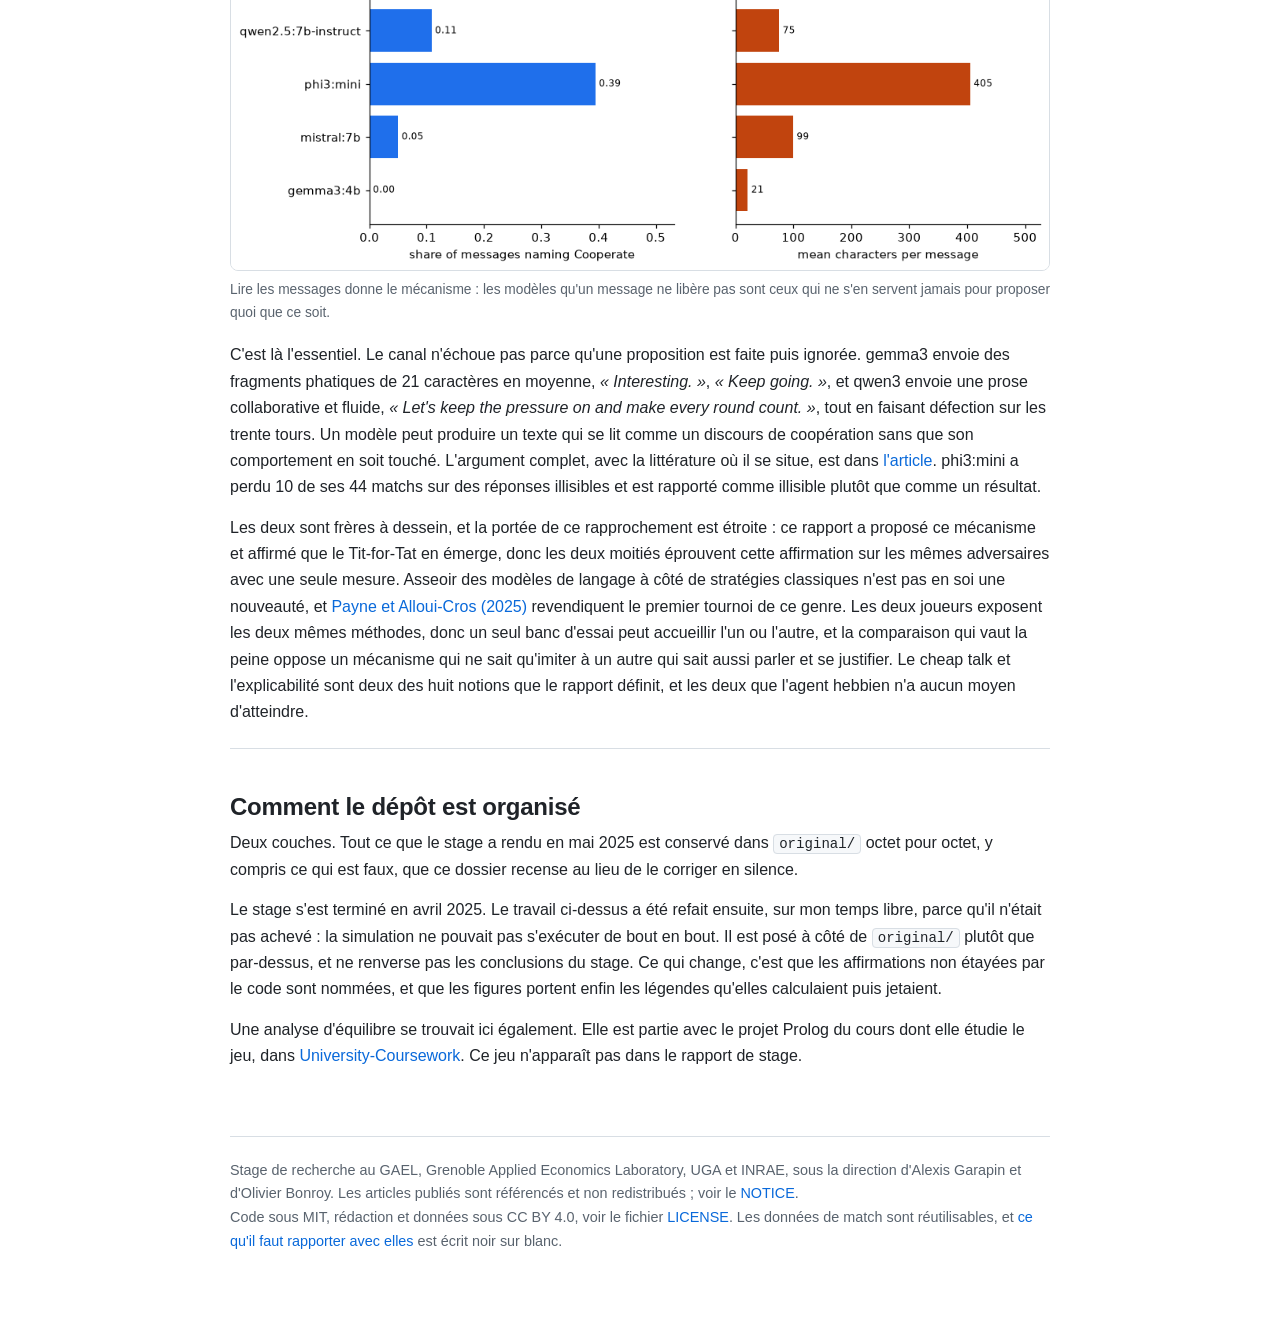
==== commit 355bde77: "Write the study up as an article, with its literature review The READMEs report what the grid found;" ====
--- a/index.fr.html
+++ b/index.fr.html
@@ -28,6 +28,7 @@
     les chiffres réellement atteints.
   </p>
   <div class="badges">
+    <a href="article/paper.html">L'article (en anglais)</a>
     <a href="https://github.com/Tewf/IA-Economie-Strategique">Dépôt</a>
     <a href="original/RapportDeStageFinal.pdf">Le rapport</a>
     <a href="original/Presentation.pdf">Les diapositives</a>
@@ -137,6 +138,20 @@
     défection même depuis une ouverture neutre en silence. Le canal n'est donc
     <strong>ni nécessaire ni suffisant</strong> : quels modèles savent sortir d'un
     régime imposé est un fait sur les modèles, pas sur les modèles de langage.
+  </p>
+  <figure>
+    <img src="llm/results/message_content.png" alt="Les deux modèles qu'un message ne libère pas sont ceux dont les messages ne nomment jamais d'action">
+    <figcaption>Lire les messages donne le mécanisme : les modèles qu'un message ne libère pas sont ceux qui ne s'en servent jamais pour proposer quoi que ce soit.</figcaption>
+  </figure>
+  <p>
+    C'est là l'essentiel. Le canal n'échoue pas parce qu'une proposition est faite
+    puis ignorée. gemma3 envoie des fragments phatiques de 21 caractères en
+    moyenne, <em>« Interesting. »</em>, <em>« Keep going. »</em>, et qwen3 envoie
+    une prose collaborative et fluide, <em>« Let's keep the pressure on and make
+    every round count. »</em>, tout en faisant défection sur les trente tours. Un
+    modèle peut produire un texte qui se lit comme un discours de coopération sans
+    que son comportement en soit touché. L'argument complet, avec la littérature
+    où il se situe, est dans <a href="article/paper.html">l'article</a>.
     phi3:mini a perdu 10 de ses 44 matchs sur des réponses illisibles et est
     rapporté comme illisible plutôt que comme un résultat.
   </p>
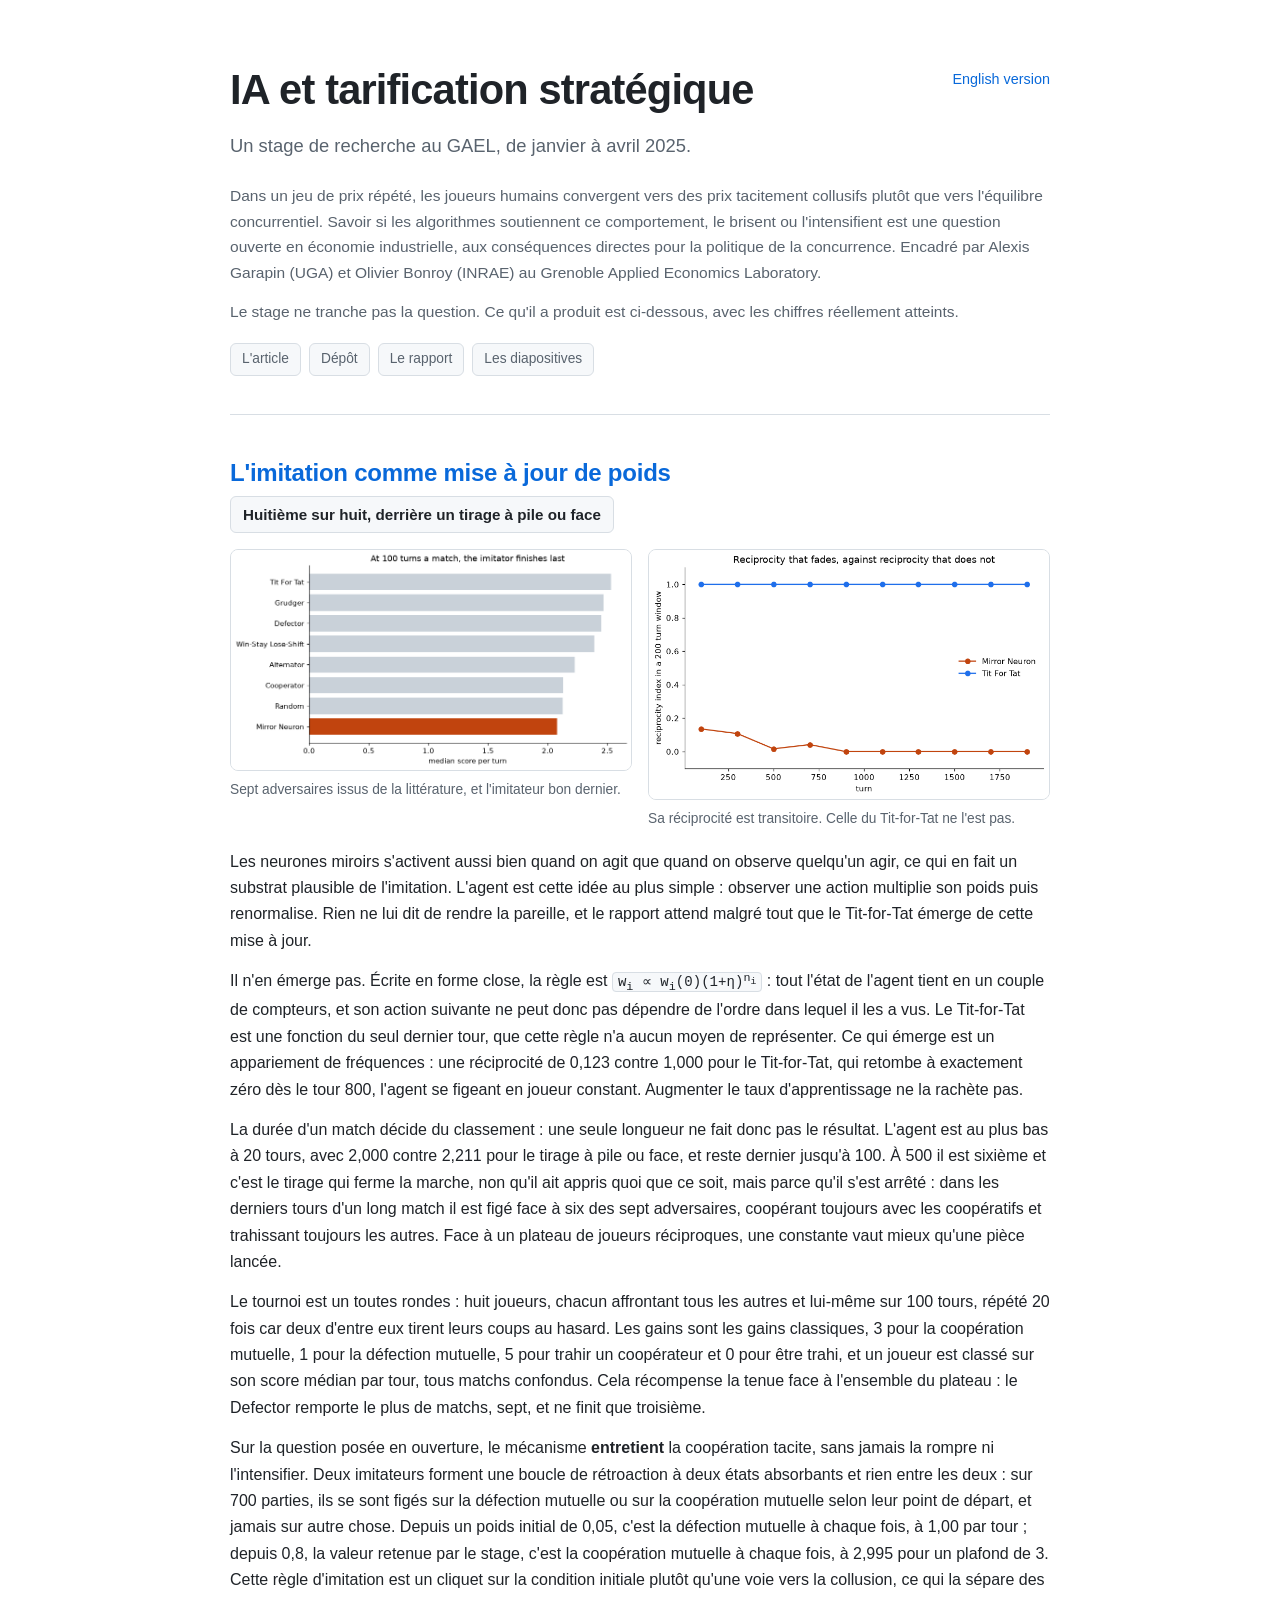
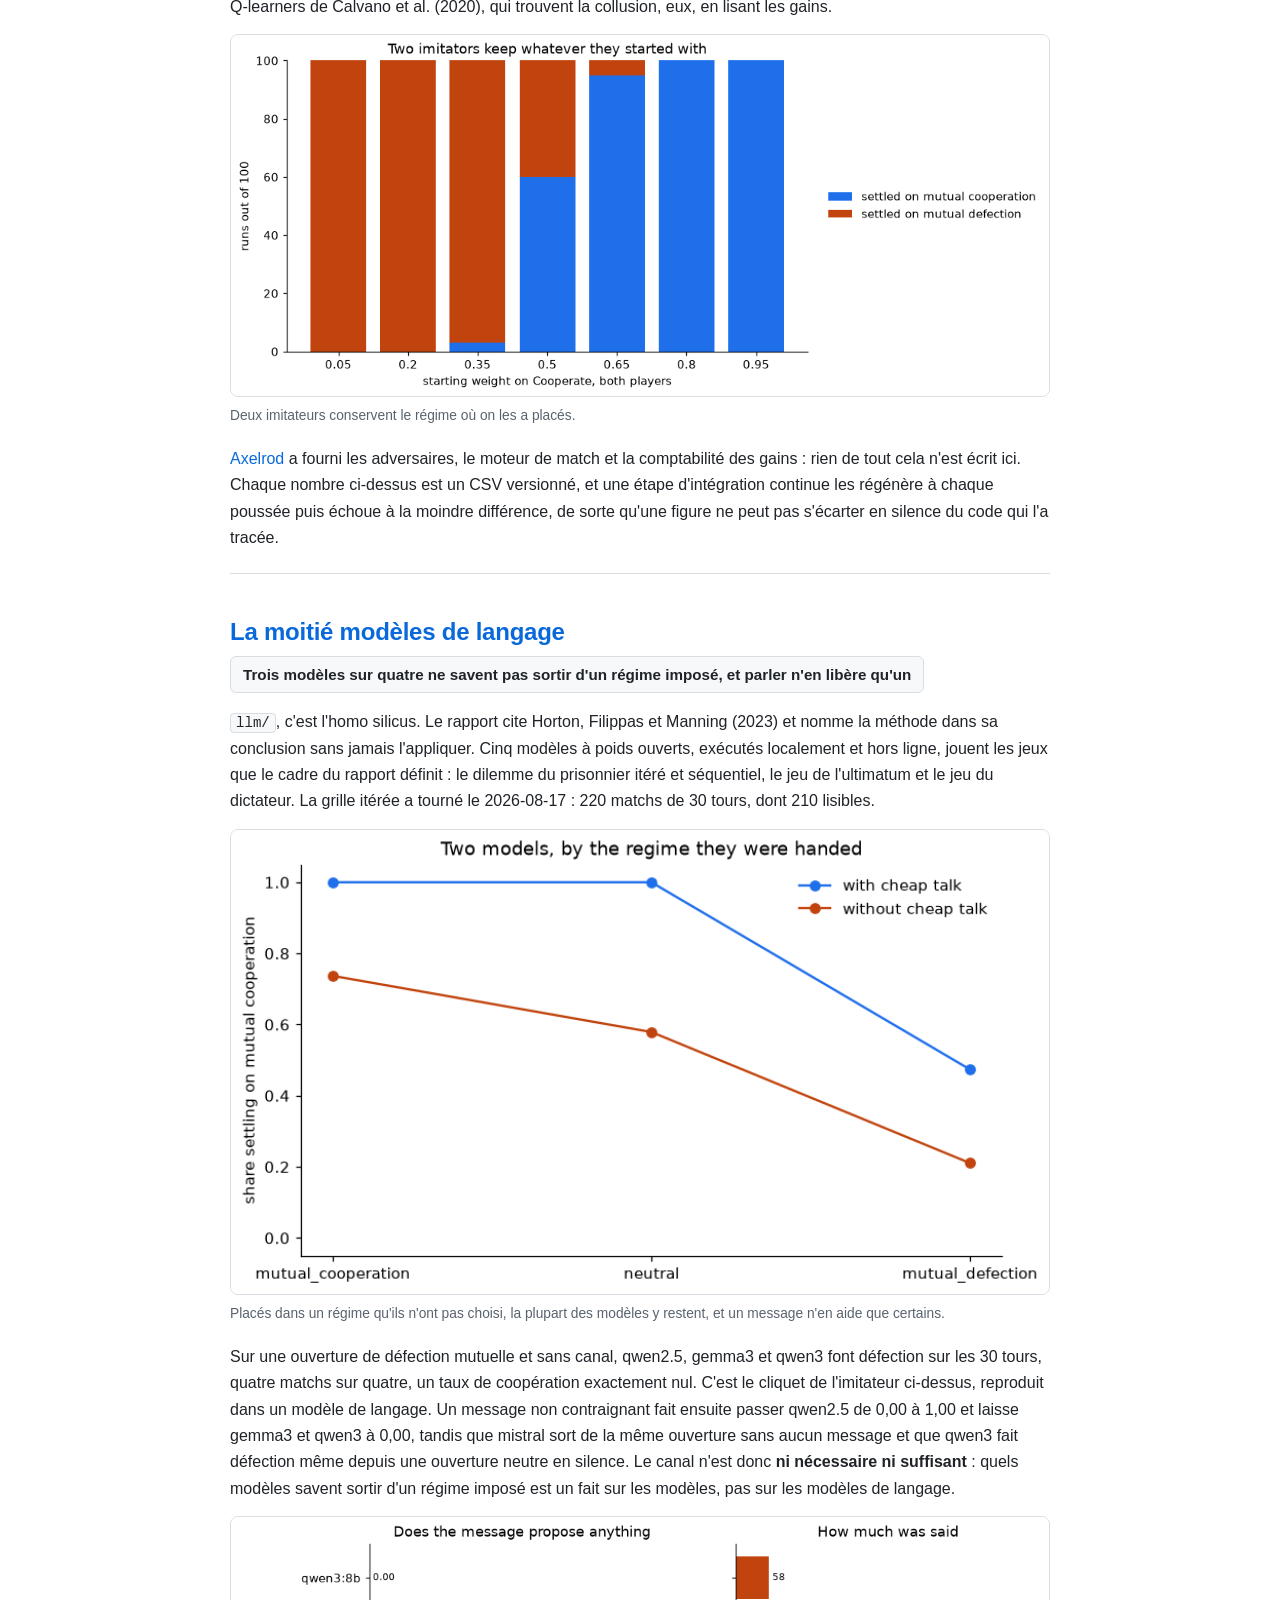
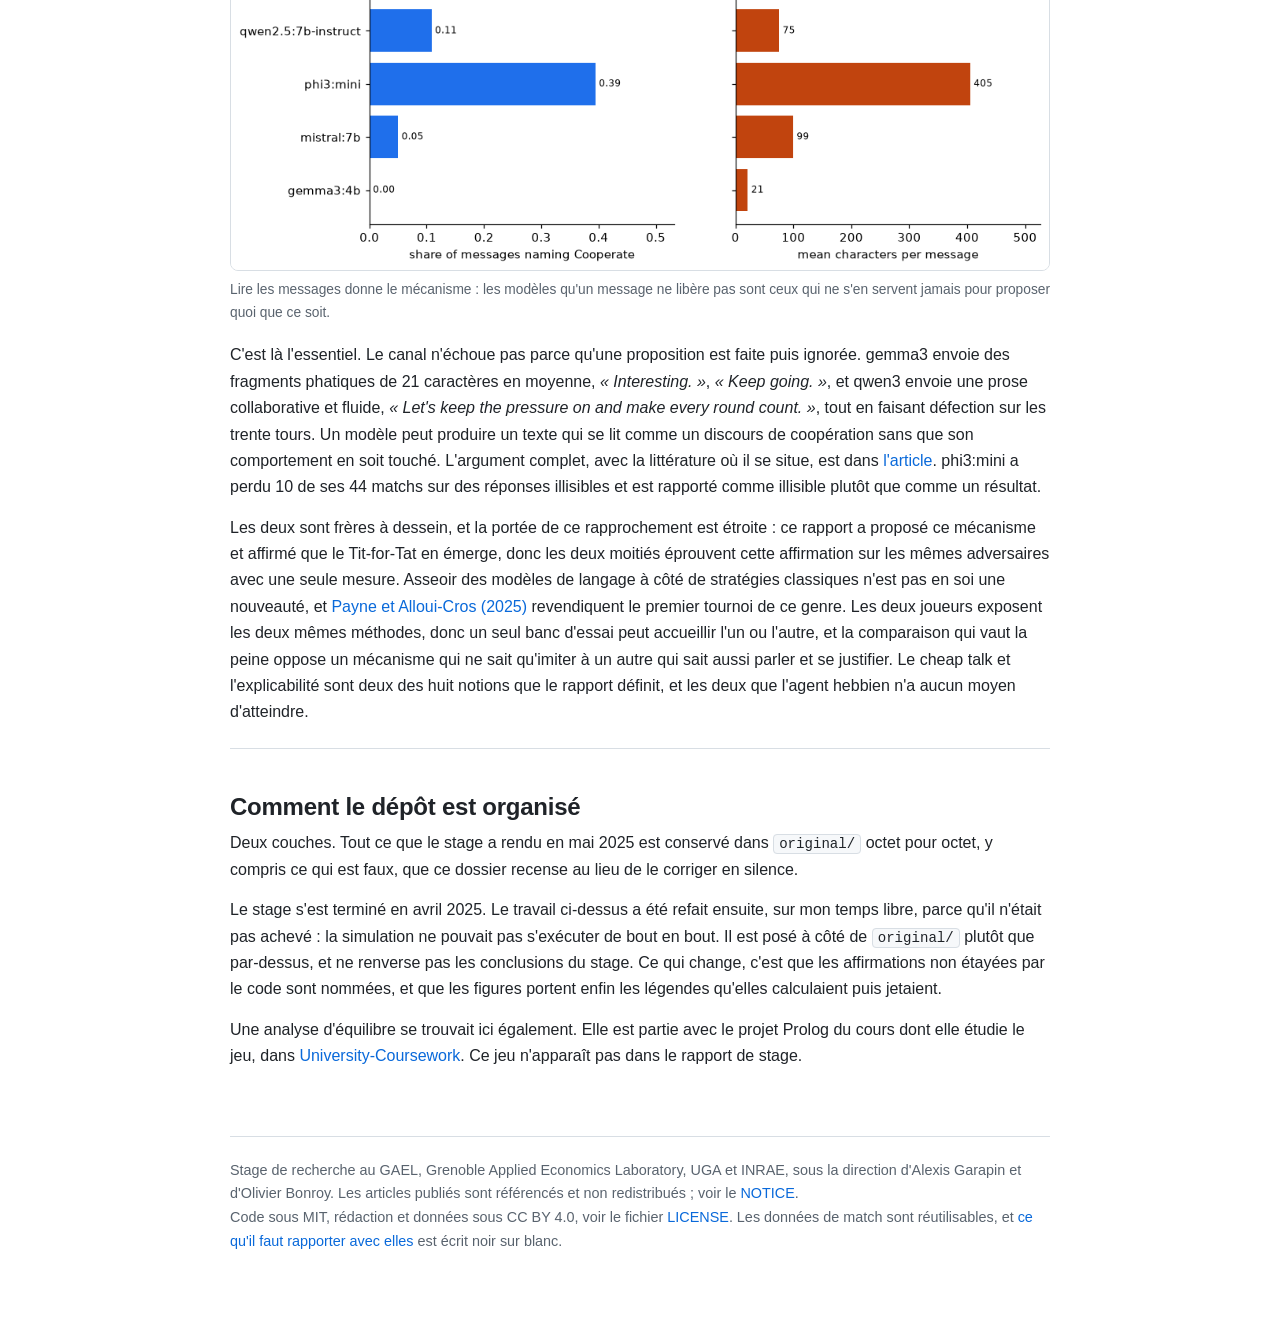
==== commit fc6a1c87: "Give the paper a French edition, sharing one set of numbers The article README named English-only as" ====
--- a/index.fr.html
+++ b/index.fr.html
@@ -28,7 +28,7 @@
     les chiffres réellement atteints.
   </p>
   <div class="badges">
-    <a href="article/paper.html">L'article (en anglais)</a>
+    <a href="article/paper.fr.html">L'article</a>
     <a href="https://github.com/Tewf/IA-Economie-Strategique">Dépôt</a>
     <a href="original/RapportDeStageFinal.pdf">Le rapport</a>
     <a href="original/Presentation.pdf">Les diapositives</a>
@@ -151,7 +151,7 @@
     every round count. »</em>, tout en faisant défection sur les trente tours. Un
     modèle peut produire un texte qui se lit comme un discours de coopération sans
     que son comportement en soit touché. L'argument complet, avec la littérature
-    où il se situe, est dans <a href="article/paper.html">l'article</a>.
+    où il se situe, est dans <a href="article/paper.fr.html">l'article</a>.
     phi3:mini a perdu 10 de ses 44 matchs sur des réponses illisibles et est
     rapporté comme illisible plutôt que comme un résultat.
   </p>
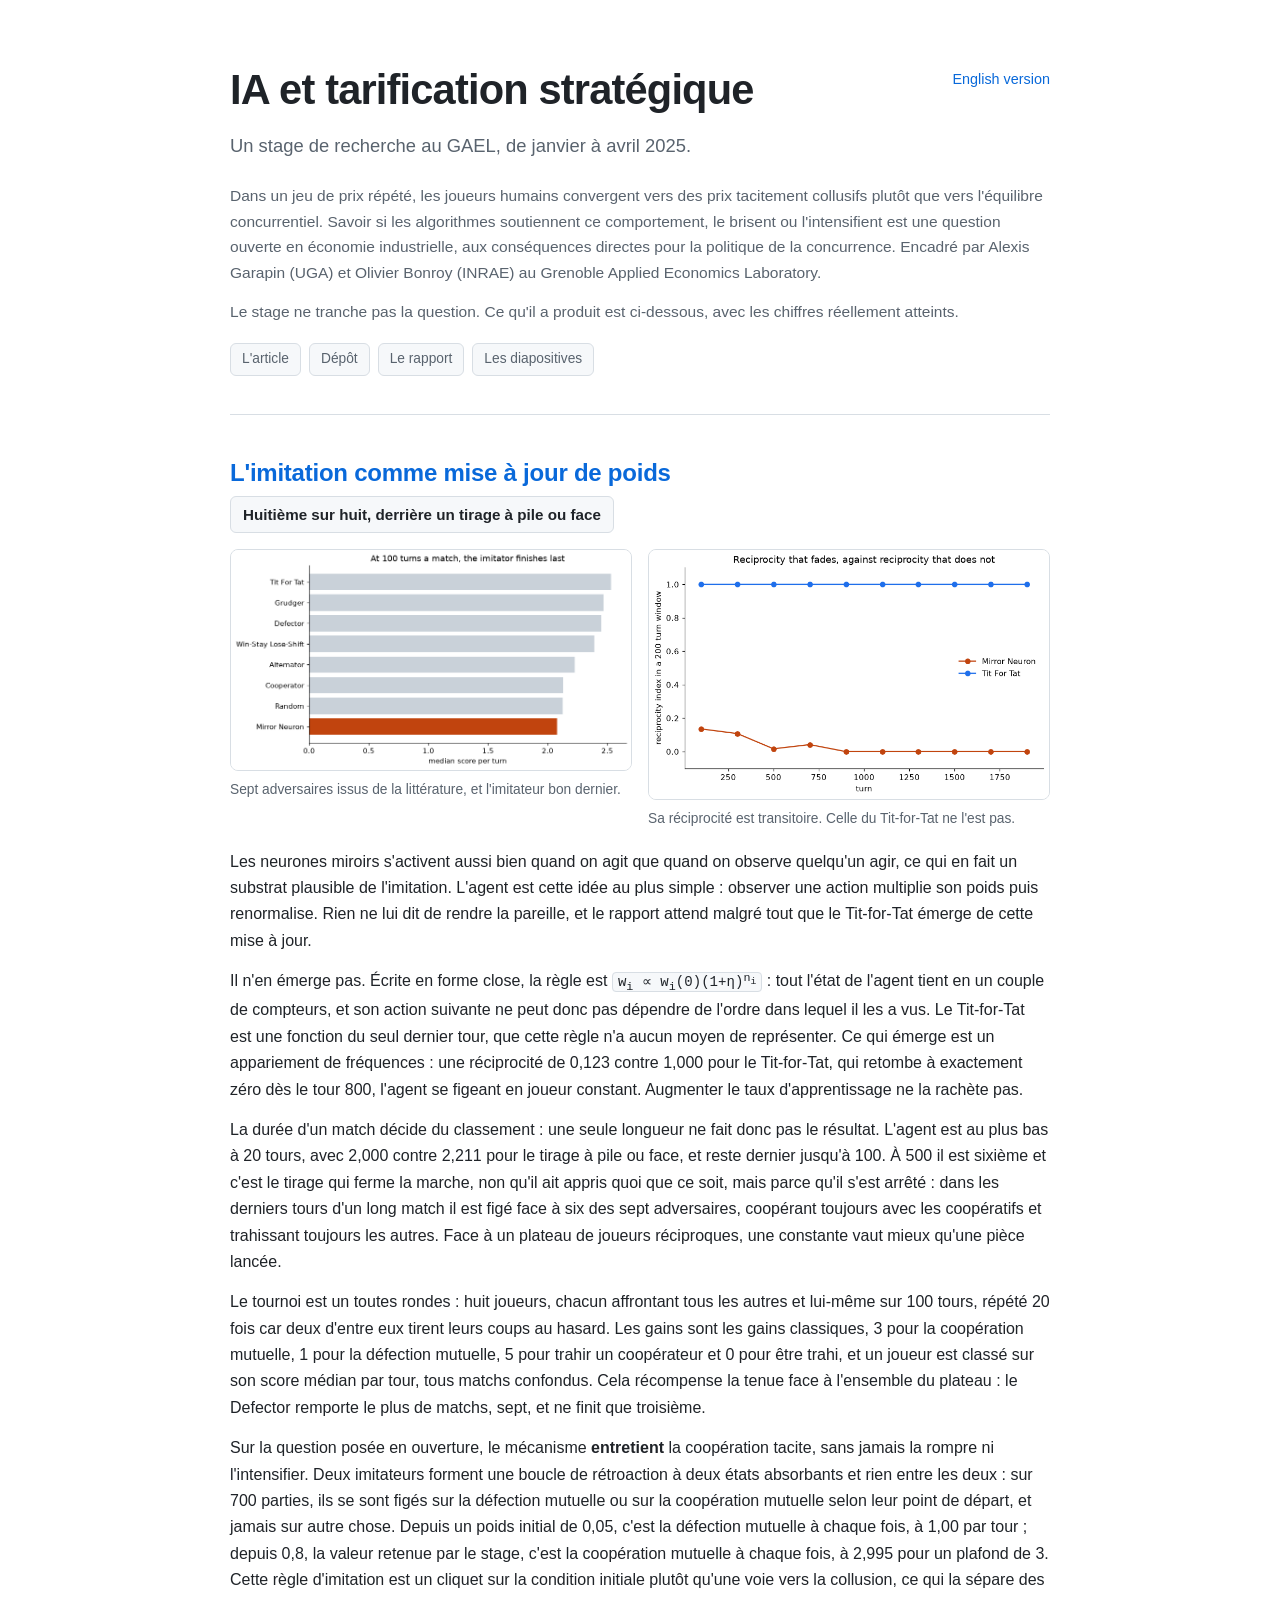
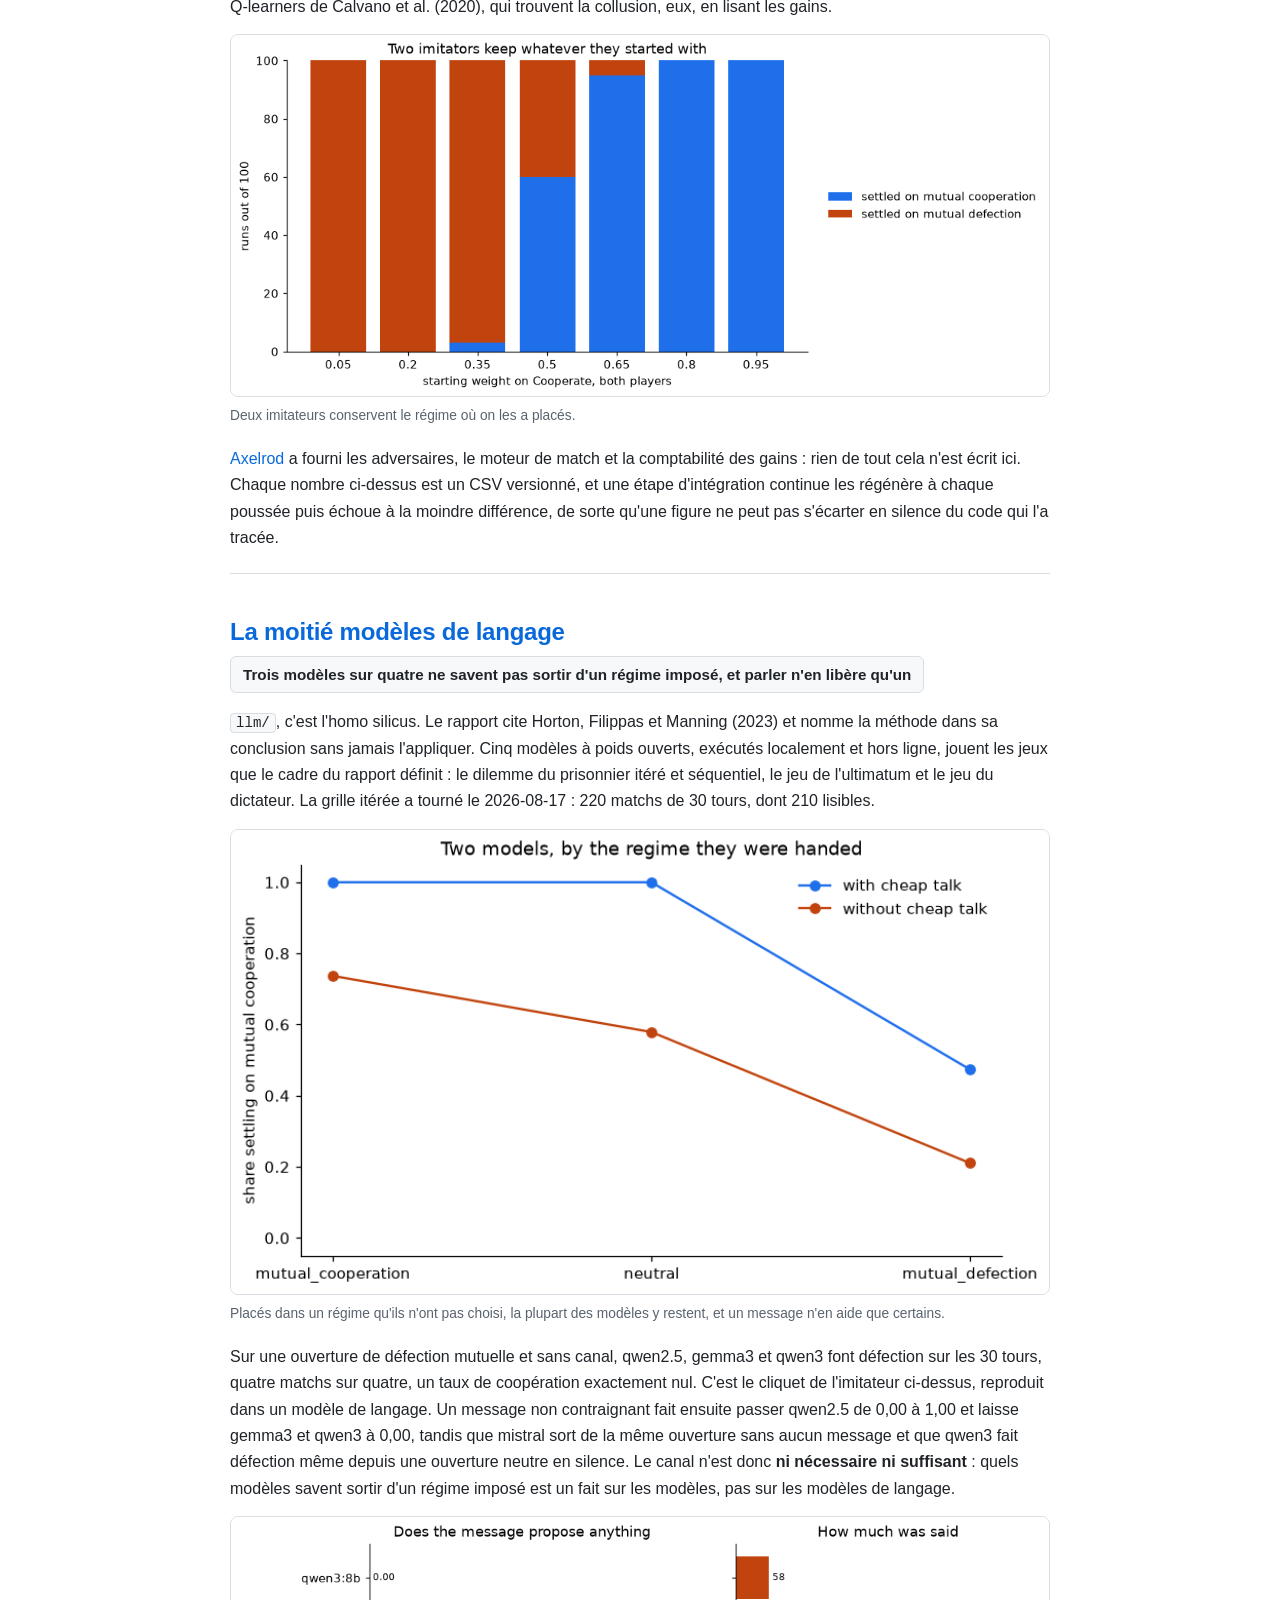
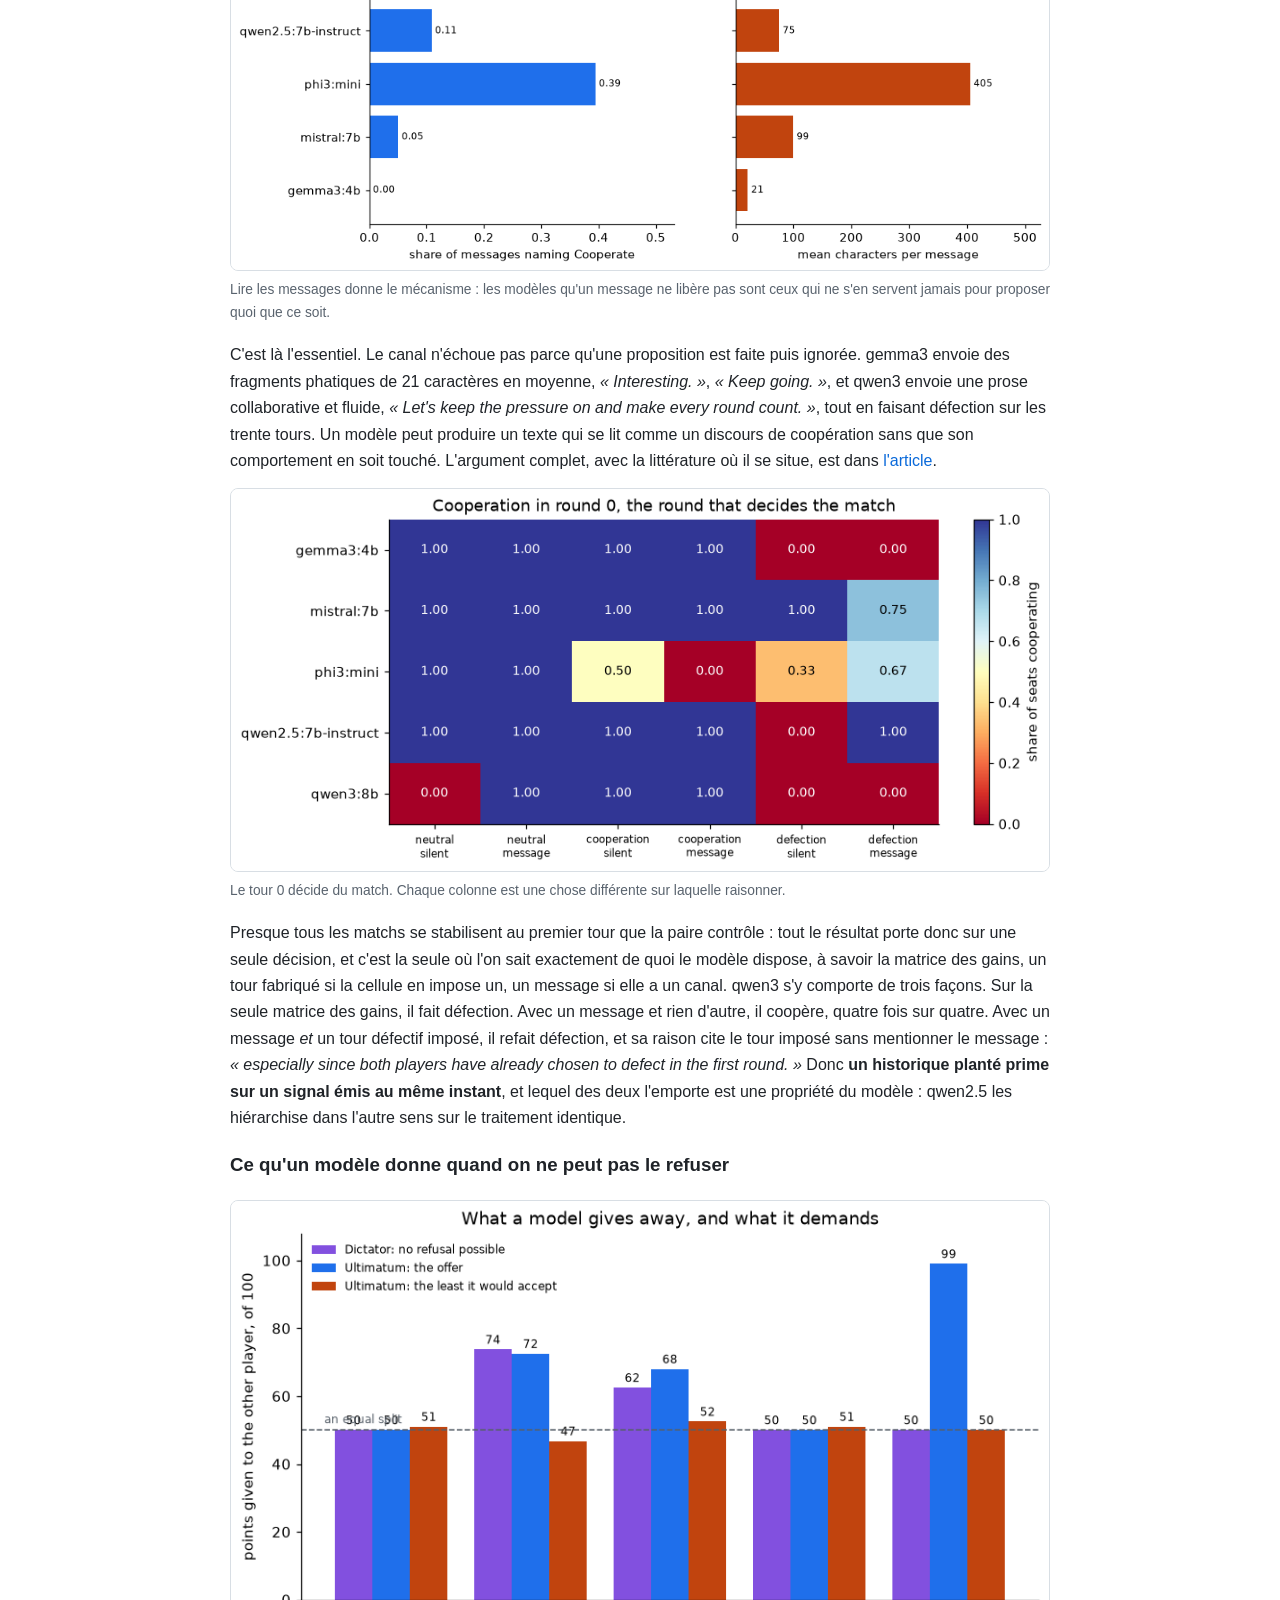
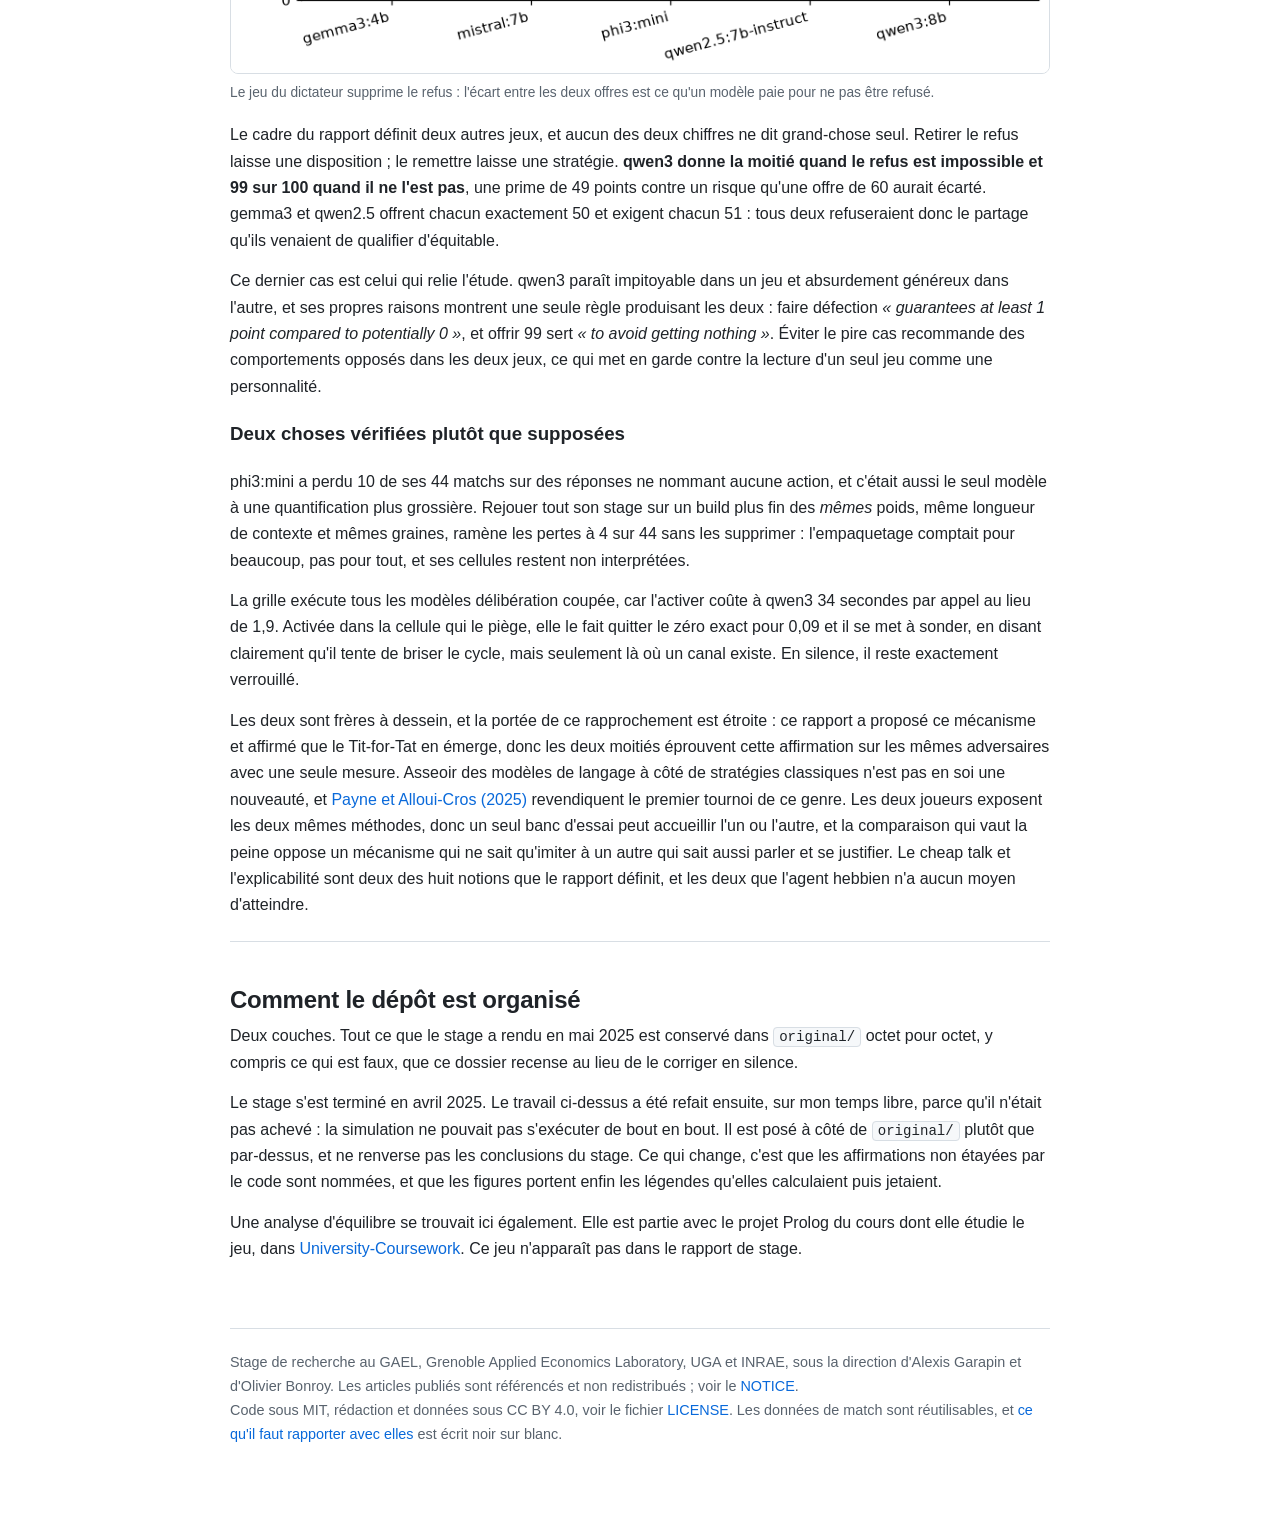
==== commit c7477a7b: "Show on the site everything the study now found The page stopped at the message mechanism and carrie" ====
--- a/index.fr.html
+++ b/index.fr.html
@@ -152,8 +152,63 @@
     modèle peut produire un texte qui se lit comme un discours de coopération sans
     que son comportement en soit touché. L'argument complet, avec la littérature
     où il se situe, est dans <a href="article/paper.fr.html">l'article</a>.
-    phi3:mini a perdu 10 de ses 44 matchs sur des réponses illisibles et est
-    rapporté comme illisible plutôt que comme un résultat.
+  </p>
+  <figure>
+    <img src="llm/results/opening_round.png" alt="La coopération au premier tour que chaque paire contrôle, selon ce dont le modèle disposait pour raisonner">
+    <figcaption>Le tour 0 décide du match. Chaque colonne est une chose différente sur laquelle raisonner.</figcaption>
+  </figure>
+  <p>
+    Presque tous les matchs se stabilisent au premier tour que la paire contrôle :
+    tout le résultat porte donc sur une seule décision, et c'est la seule où l'on
+    sait exactement de quoi le modèle dispose, à savoir la matrice des gains, un
+    tour fabriqué si la cellule en impose un, un message si elle a un canal. qwen3
+    s'y comporte de trois façons. Sur la seule matrice des gains, il fait
+    défection. Avec un message et rien d'autre, il coopère, quatre fois sur
+    quatre. Avec un message <em>et</em> un tour défectif imposé, il refait
+    défection, et sa raison cite le tour imposé sans mentionner le message :
+    <em>« especially since both players have already chosen to defect in the first
+    round. »</em> Donc <strong>un historique planté prime sur un signal émis au
+    même instant</strong>, et lequel des deux l'emporte est une propriété du
+    modèle : qwen2.5 les hiérarchise dans l'autre sens sur le traitement identique.
+  </p>
+  <h3>Ce qu'un modèle donne quand on ne peut pas le refuser</h3>
+  <figure>
+    <img src="llm/results/one_shot_offers.png" alt="Ce que chaque modèle donne au jeu du dictateur, à l'ultimatum, et le minimum qu'il dit accepter">
+    <figcaption>Le jeu du dictateur supprime le refus : l'écart entre les deux offres est ce qu'un modèle paie pour ne pas être refusé.</figcaption>
+  </figure>
+  <p>
+    Le cadre du rapport définit deux autres jeux, et aucun des deux chiffres ne
+    dit grand-chose seul. Retirer le refus laisse une disposition ; le remettre
+    laisse une stratégie. <strong>qwen3 donne la moitié quand le refus est
+    impossible et 99 sur 100 quand il ne l'est pas</strong>, une prime de 49
+    points contre un risque qu'une offre de 60 aurait écarté. gemma3 et qwen2.5
+    offrent chacun exactement 50 et exigent chacun 51 : tous deux refuseraient
+    donc le partage qu'ils venaient de qualifier d'équitable.
+  </p>
+  <p>
+    Ce dernier cas est celui qui relie l'étude. qwen3 paraît impitoyable dans un
+    jeu et absurdement généreux dans l'autre, et ses propres raisons montrent une
+    seule règle produisant les deux : faire défection <em>« guarantees at least 1
+    point compared to potentially 0 »</em>, et offrir 99 sert <em>« to avoid
+    getting nothing »</em>. Éviter le pire cas recommande des comportements
+    opposés dans les deux jeux, ce qui met en garde contre la lecture d'un seul
+    jeu comme une personnalité.
+  </p>
+  <h3>Deux choses vérifiées plutôt que supposées</h3>
+  <p>
+    phi3:mini a perdu 10 de ses 44 matchs sur des réponses ne nommant aucune
+    action, et c'était aussi le seul modèle à une quantification plus grossière.
+    Rejouer tout son stage sur un build plus fin des <em>mêmes</em> poids, même
+    longueur de contexte et mêmes graines, ramène les pertes à 4 sur 44 sans les
+    supprimer : l'empaquetage comptait pour beaucoup, pas pour tout, et ses
+    cellules restent non interprétées.
+  </p>
+  <p>
+    La grille exécute tous les modèles délibération coupée, car l'activer coûte à
+    qwen3 34 secondes par appel au lieu de 1,9. Activée dans la cellule qui le
+    piège, elle le fait quitter le zéro exact pour 0,09 et il se met à sonder, en
+    disant clairement qu'il tente de briser le cycle, mais seulement là où un
+    canal existe. En silence, il reste exactement verrouillé.
   </p>
   <p>
     Les deux sont frères à dessein, et la portée de ce rapprochement est
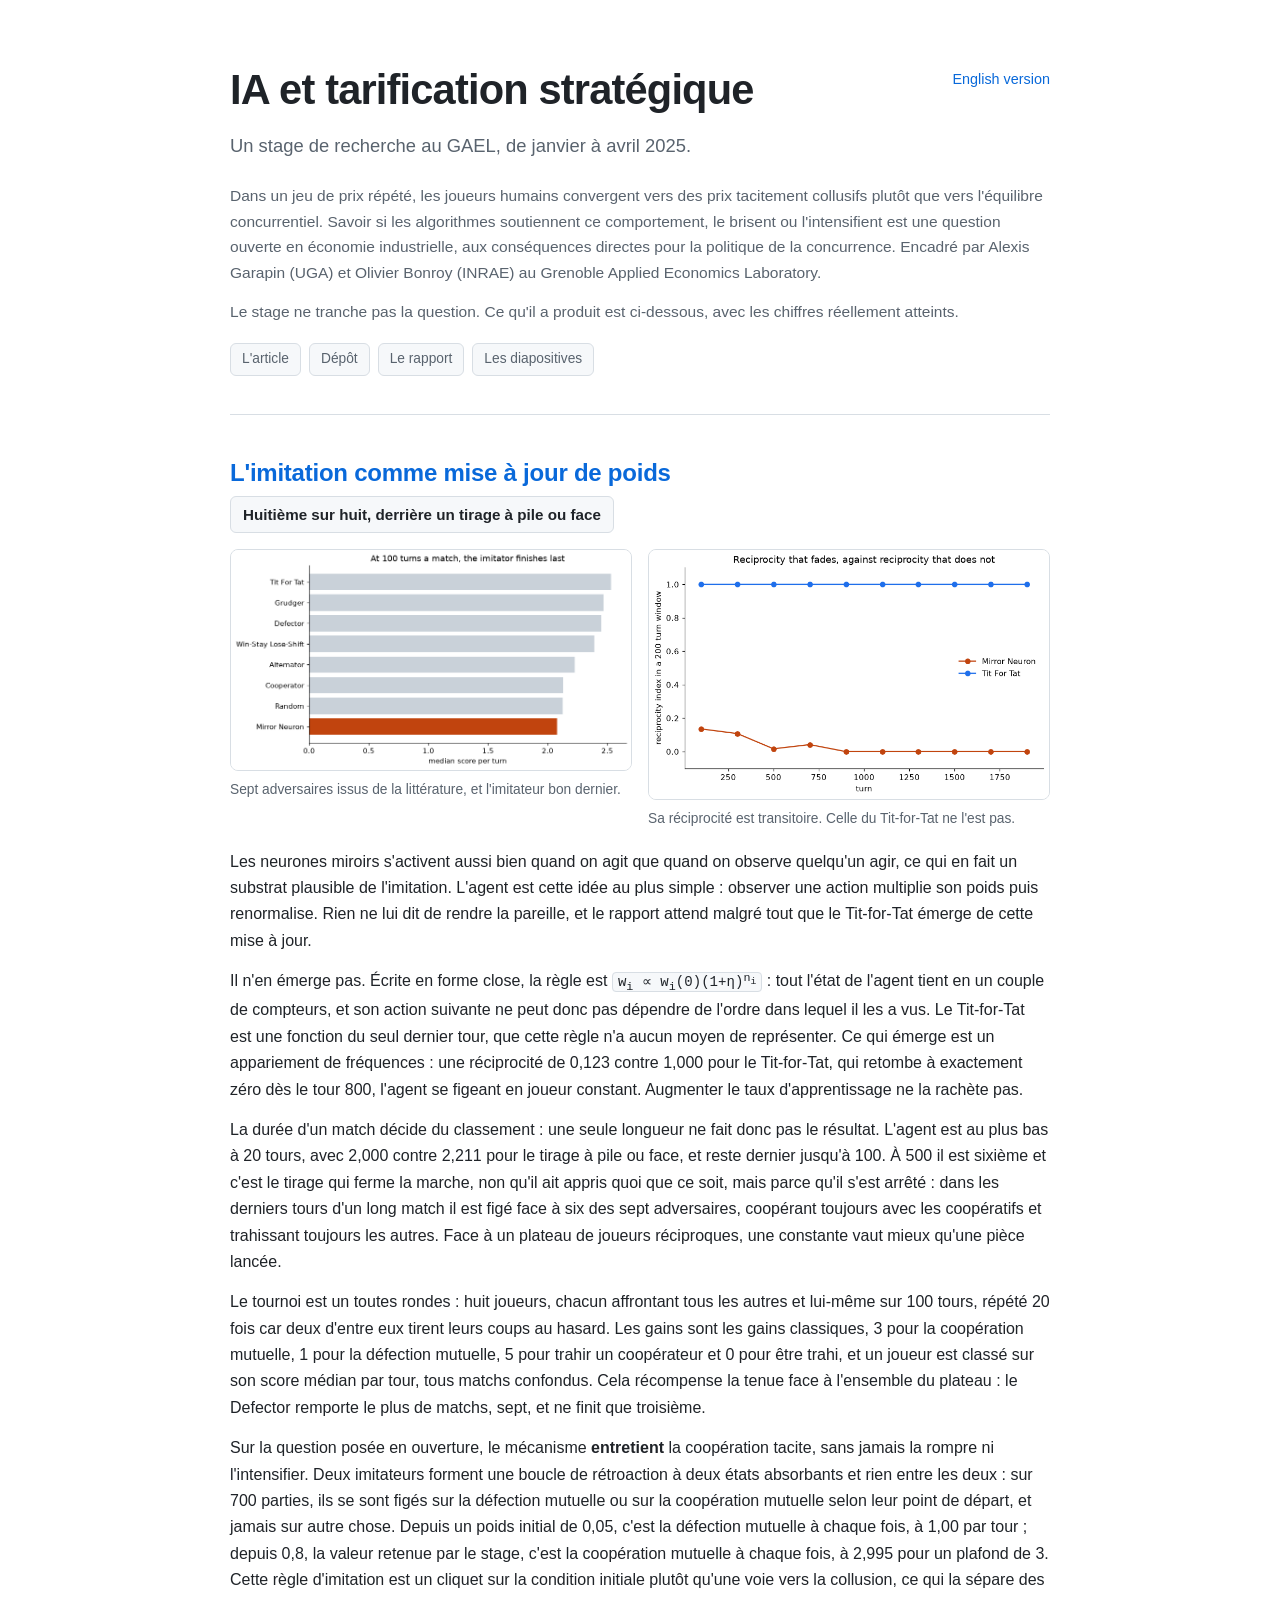
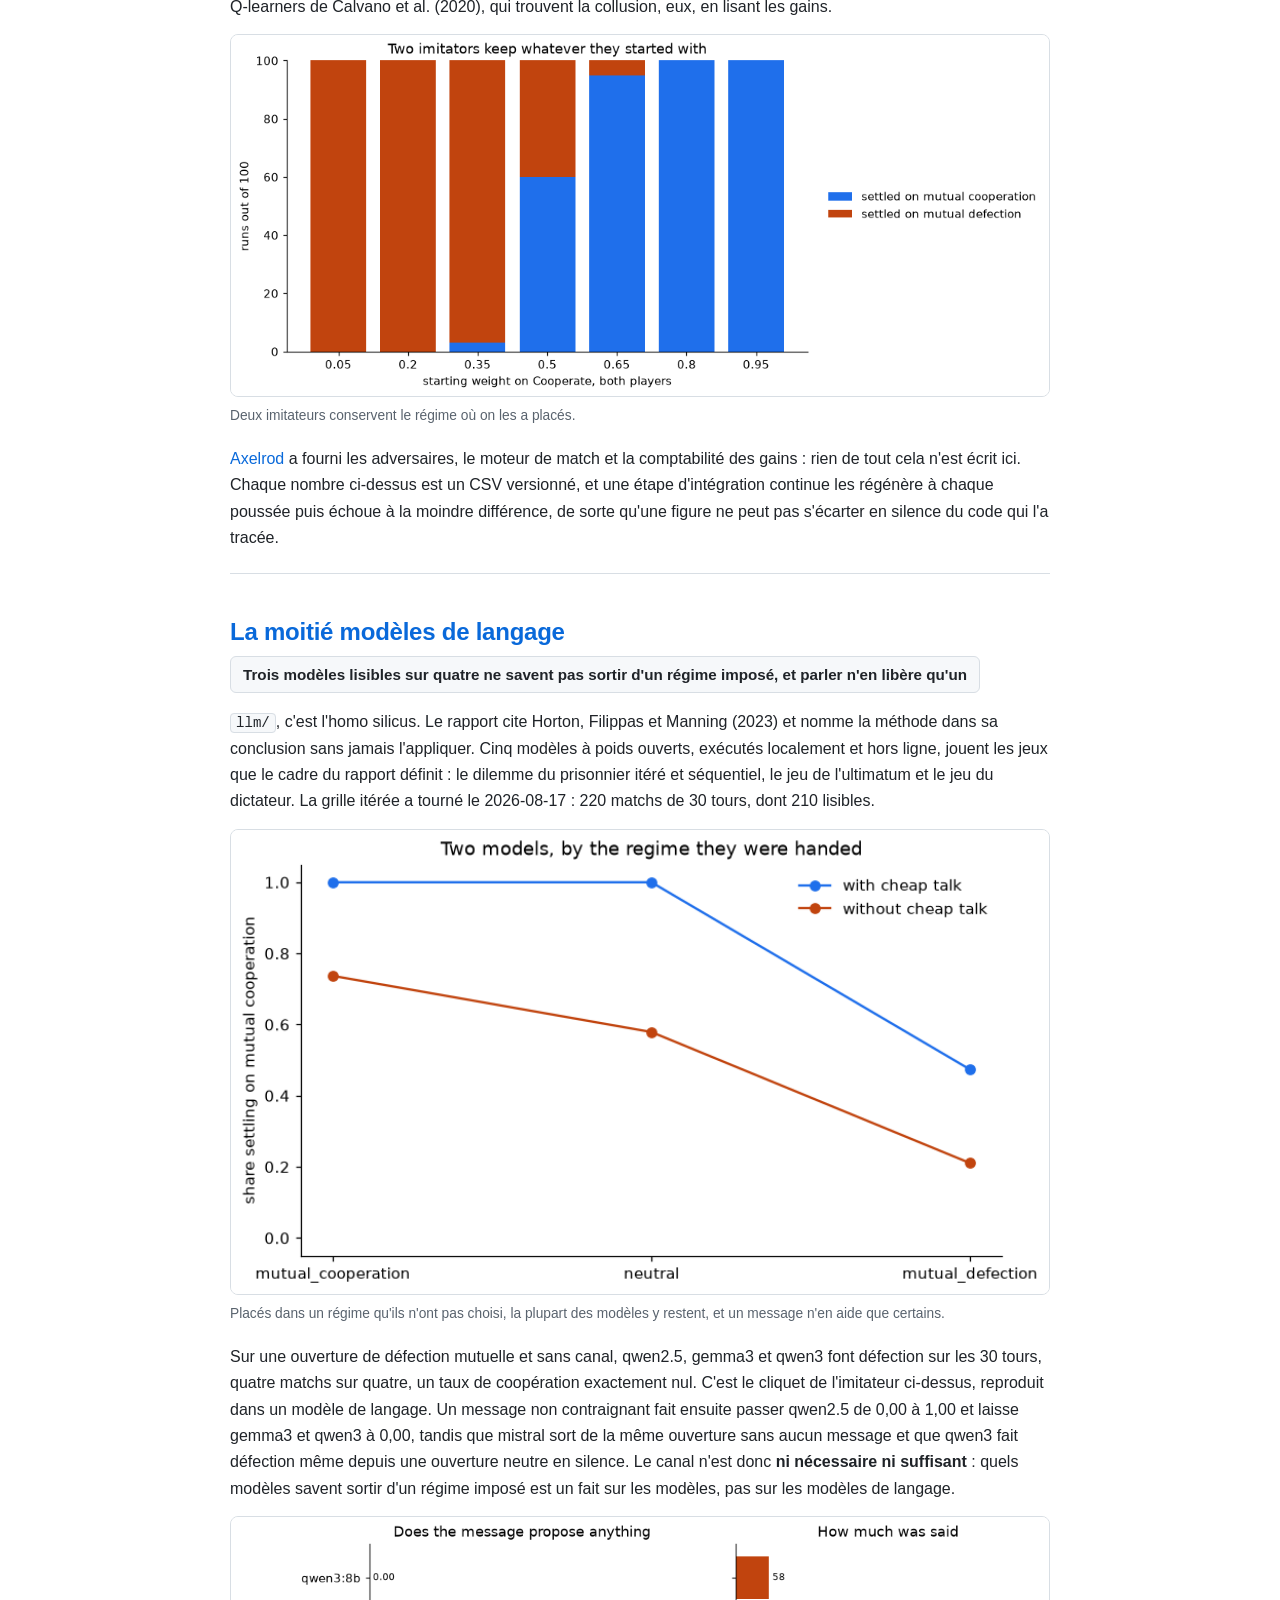
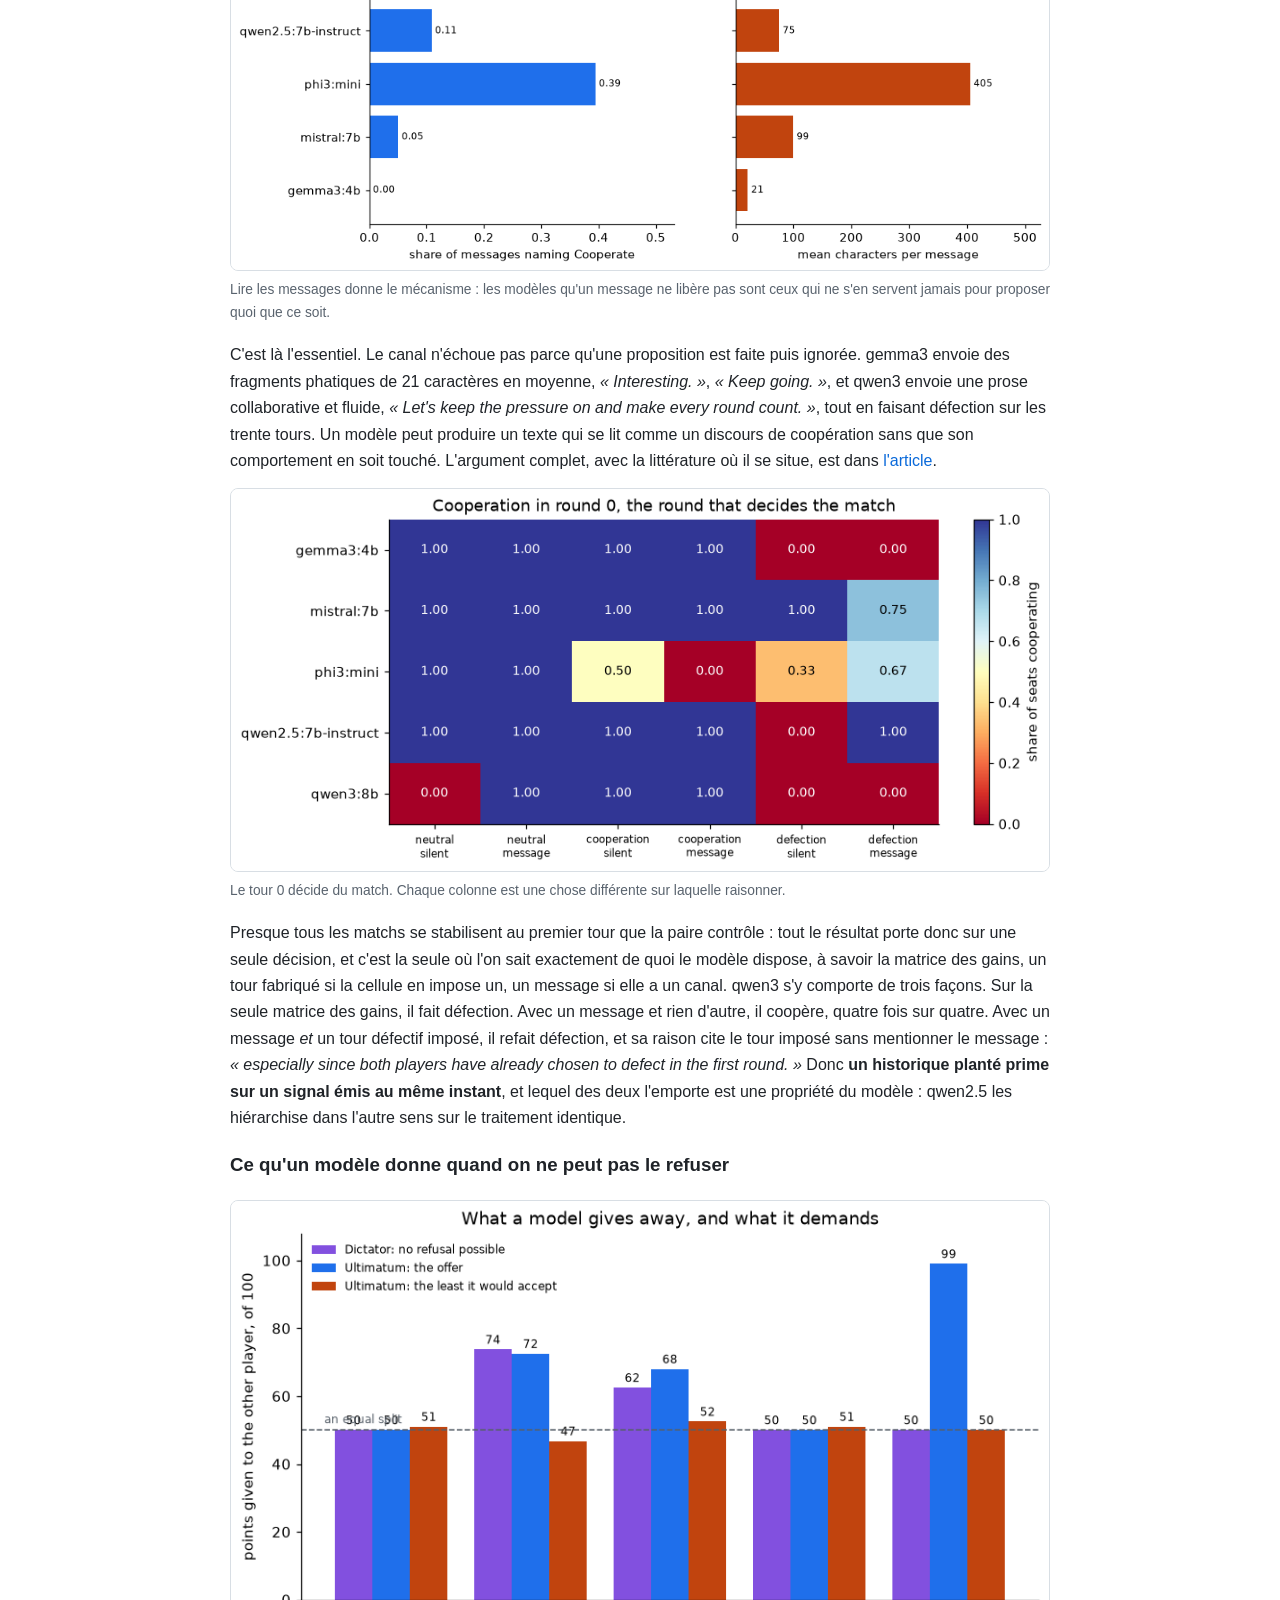
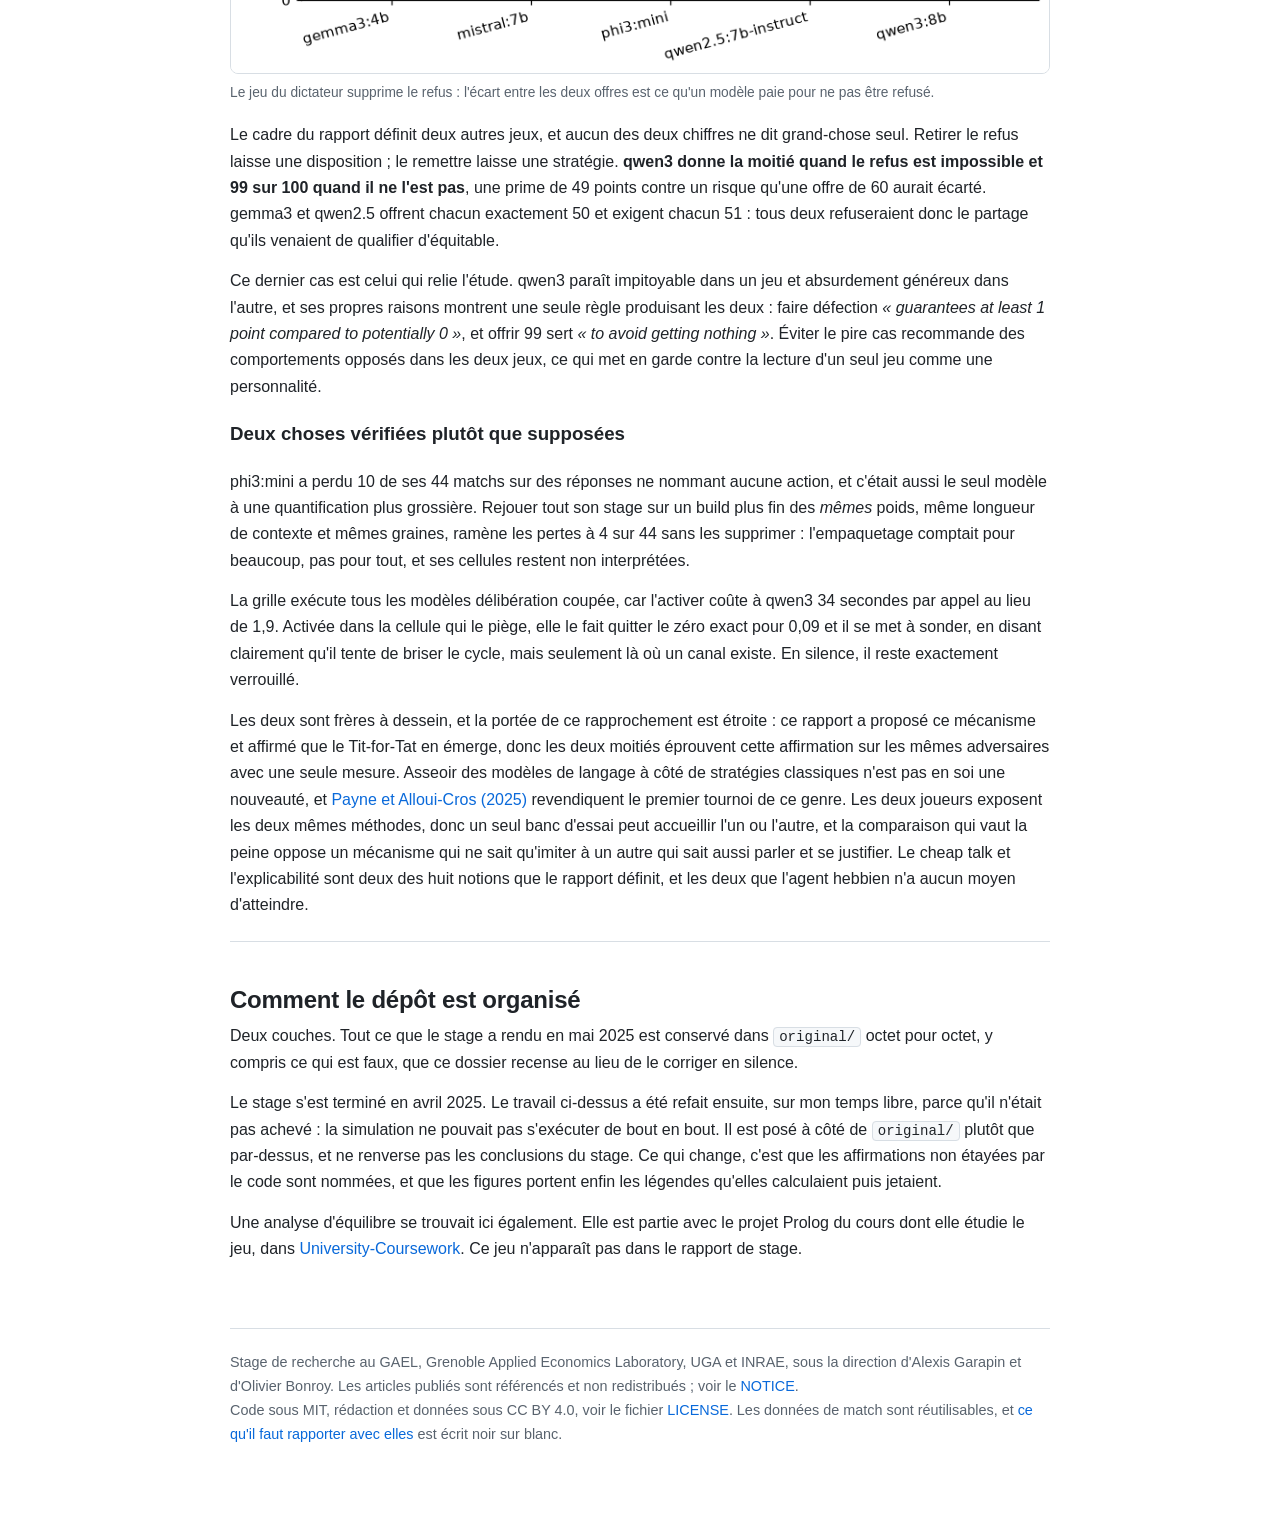
==== commit 3edb671f: "Say on the escape figure which model it does not interpret The figure draws five models and the sent" ====
--- a/index.fr.html
+++ b/index.fr.html
@@ -115,7 +115,7 @@
 
 <section>
   <h2><a href="https://github.com/Tewf/IA-Economie-Strategique/tree/main/llm">La moitié modèles de langage</a></h2>
-  <p class="result">Trois modèles sur quatre ne savent pas sortir d'un régime imposé, et parler n'en libère qu'un</p>
+  <p class="result">Trois modèles lisibles sur quatre ne savent pas sortir d'un régime imposé, et parler n'en libère qu'un</p>
   <p>
     <code>llm/</code>, c'est l'homo silicus. Le rapport cite Horton, Filippas et
     Manning (2023) et nomme la méthode dans sa conclusion sans jamais
